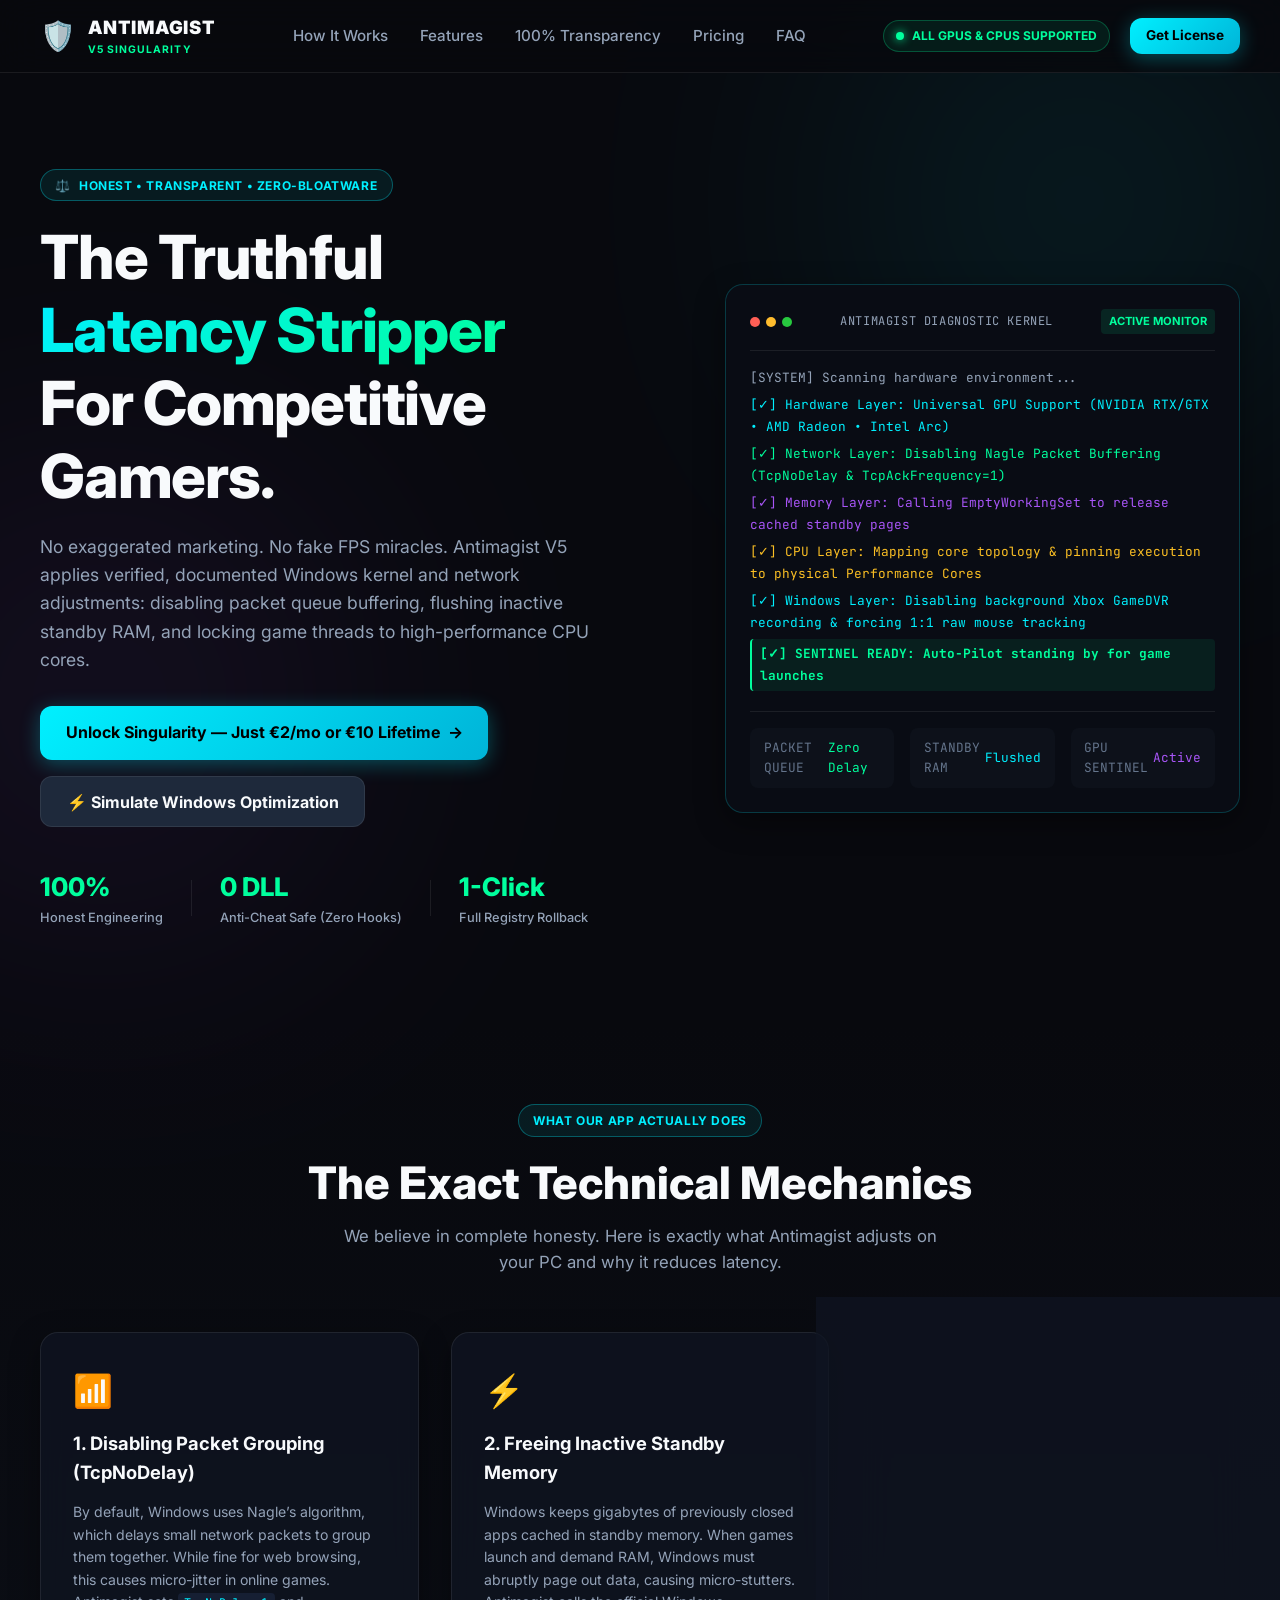
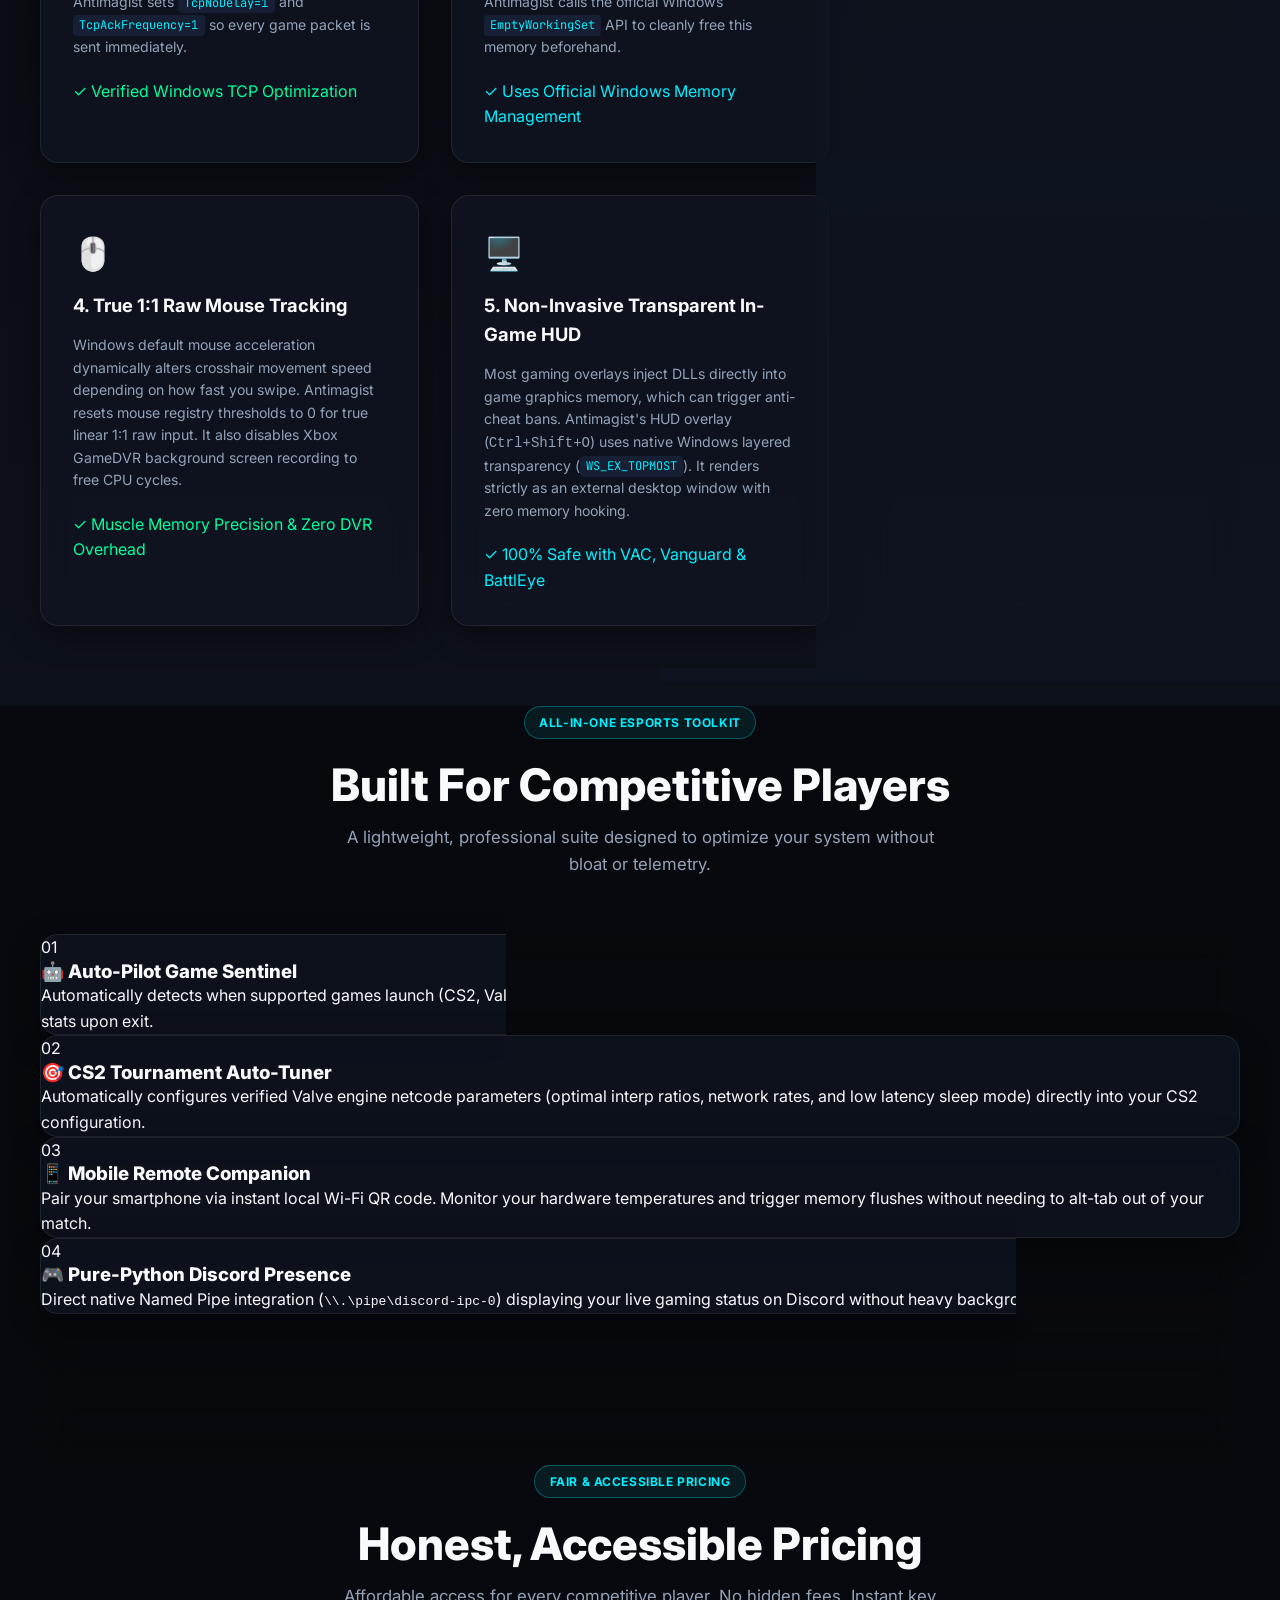
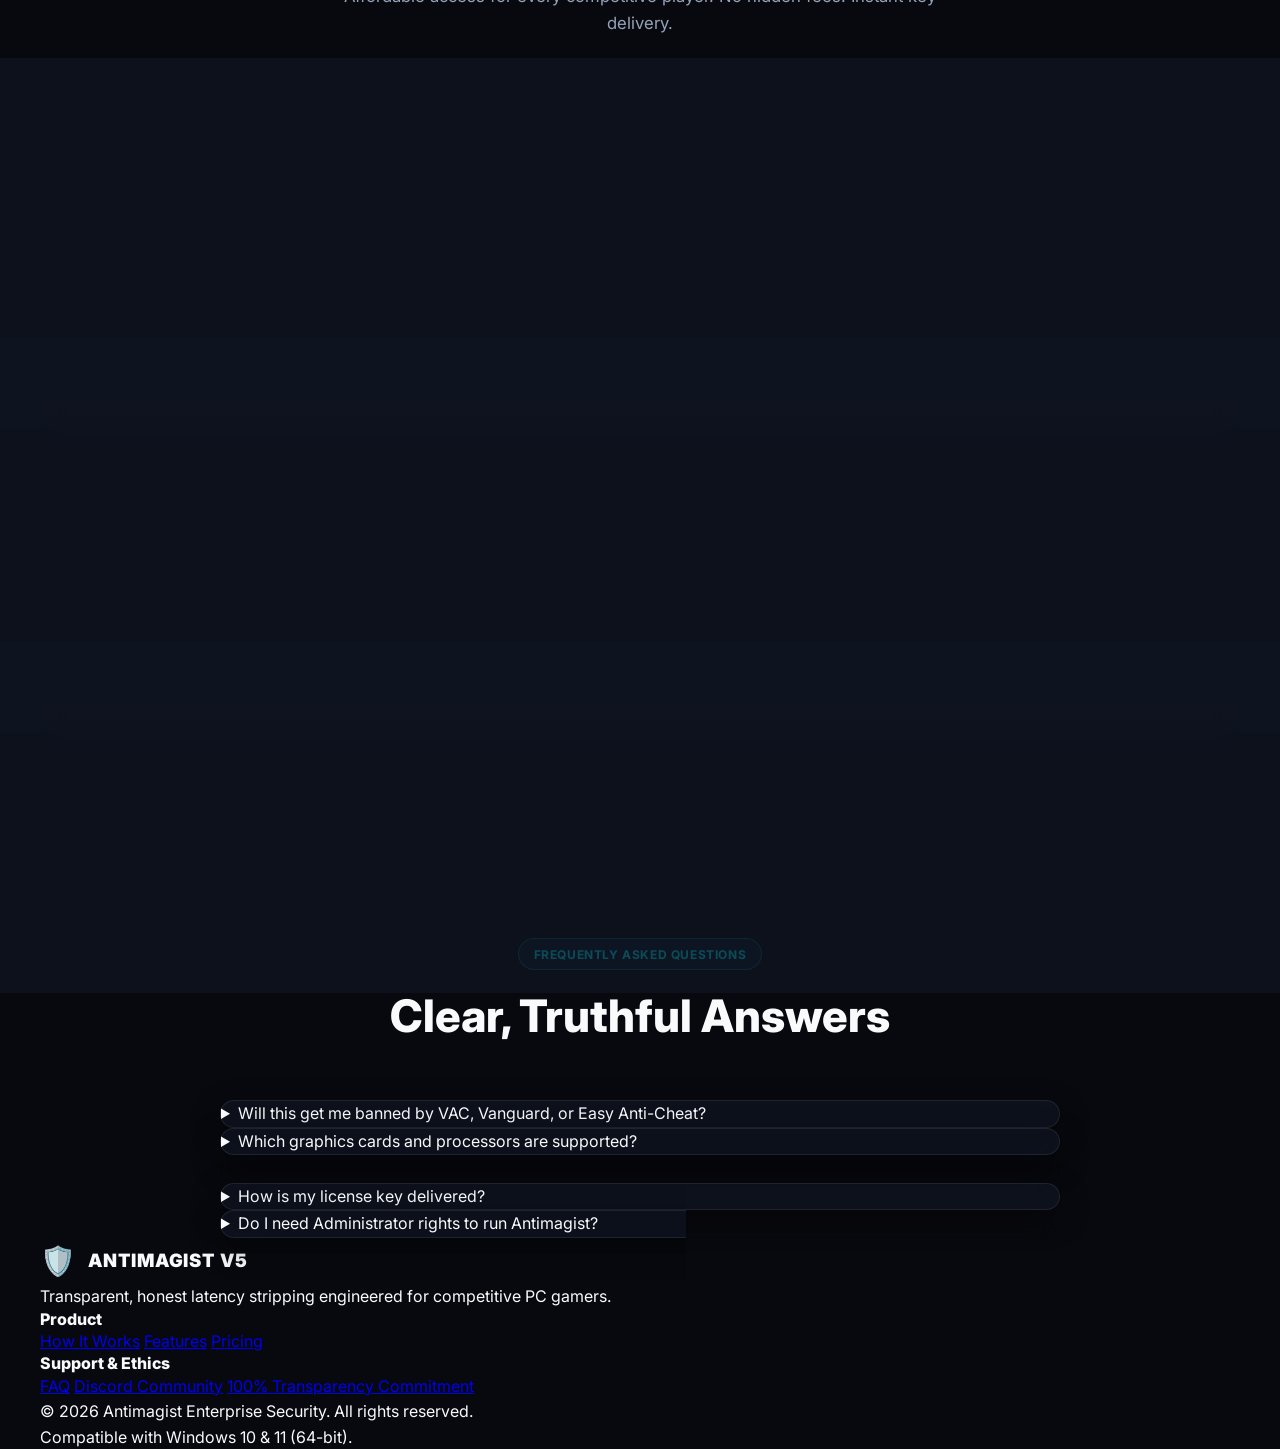
==== website/index.html @ 79b614c1 "feat: Antimagist V5 Singularity Commercial Edition" ====
<!DOCTYPE html>
<html lang="en">
<head>
  <meta charset="UTF-8">
  <meta name="viewport" content="width=device-width, initial-scale=1.0">
  <title>Antimagist V5 Singularity — Transparent Esports Latency Stripper & Kernel Defense</title>
  <meta name="description" content="Honest, professional Windows gaming latency stripper and system optimizer. Disables network packet buffering, flushes standby RAM, sets CPU P-Core thread affinity, and provides 100% anti-cheat safe HUD telemetry.">
  <link rel="preconnect" href="https://fonts.googleapis.com">
  <link rel="preconnect" href="https://fonts.gstatic.com" crossorigin>
  <link href="https://fonts.googleapis.com/css2?family=Inter:wght@400;500;600;700;800;900&family=JetBrains+Mono:wght@500;700&display=swap" rel="stylesheet">
  <link rel="stylesheet" href="styles.css">
</head>
<body class="dark-theme">
  <!-- Ambient Glows -->
  <div class="ambient-glow cyan-glow"></div>
  <div class="ambient-glow purple-glow"></div>

  <!-- Header / Navigation -->
  <header class="site-header">
    <div class="container nav-container">
      <a href="#" class="brand-logo">
        <span class="logo-shield">🛡️</span>
        <div class="logo-text">
          <span class="brand-name">ANTIMAGIST</span>
          <span class="brand-badge">V5 SINGULARITY</span>
        </div>
      </a>

      <nav class="main-nav" aria-label="Main Navigation">
        <a href="#how-it-works" class="nav-link">How It Works</a>
        <a href="#features" class="nav-link">Features</a>
        <a href="#transparency" class="nav-link">100% Transparency</a>
        <a href="#pricing" class="nav-link">Pricing</a>
        <a href="#faq" class="nav-link">FAQ</a>
      </nav>

      <div class="nav-actions">
        <div class="live-status-pill">
          <span class="pulse-dot"></span>
          <span class="status-text">ALL GPUS & CPUS SUPPORTED</span>
        </div>
        <a href="#pricing" class="btn btn-primary btn-sm">Get License</a>
      </div>
    </div>
  </header>

  <main>
    <!-- Hero Section -->
    <section class="hero-section">
      <div class="container hero-grid">
        <div class="hero-content">
          <div class="pill-tag">
            <span class="tag-icon">⚖️</span>
            <span>HONEST • TRANSPARENT • ZERO-BLOATWARE</span>
          </div>
          <h1 class="hero-title">
            The Truthful<br>
            <span class="gradient-text">Latency Stripper</span><br>
            For Competitive Gamers.
          </h1>
          <p class="hero-subtitle">
            No exaggerated marketing. No fake FPS miracles. Antimagist V5 applies verified, 
            documented Windows kernel and network adjustments: disabling packet queue buffering, 
            flushing inactive standby RAM, and locking game threads to high-performance CPU cores.
          </p>

          <div class="hero-cta-group">
            <a href="#pricing" class="btn btn-primary btn-lg">
              <span>Unlock Singularity — Just €2/mo or €10 Lifetime</span>
              <span class="btn-arrow">→</span>
            </a>
            <button id="btn-demo-telemetry" class="btn btn-secondary btn-lg">
              <span>⚡ Simulate Windows Optimization</span>
            </button>
          </div>

          <div class="trust-metrics">
            <div class="metric-item">
              <span class="metric-val">100%</span>
              <span class="metric-label">Honest Engineering</span>
            </div>
            <div class="metric-divider"></div>
            <div class="metric-item">
              <span class="metric-val">0 DLL</span>
              <span class="metric-label">Anti-Cheat Safe (Zero Hooks)</span>
            </div>
            <div class="metric-divider"></div>
            <div class="metric-item">
              <span class="metric-val">1-Click</span>
              <span class="metric-label">Full Registry Rollback</span>
            </div>
          </div>
        </div>

        <!-- Hero Telemetry Terminal Card -->
        <div class="hero-visual">
          <div class="terminal-card glass-panel">
            <div class="terminal-header">
              <div class="terminal-dots">
                <span class="dot red"></span>
                <span class="dot yellow"></span>
                <span class="dot green"></span>
              </div>
              <span class="terminal-title">ANTIMAGIST DIAGNOSTIC KERNEL</span>
              <span class="terminal-status-tag">ACTIVE MONITOR</span>
            </div>

            <div class="terminal-body" id="telemetry-terminal">
              <div class="log-line text-muted">[SYSTEM] Scanning hardware environment...</div>
              <div class="log-line text-cyan">[✓] Hardware Layer: Universal GPU Support (NVIDIA RTX/GTX • AMD Radeon • Intel Arc)</div>
              <div class="log-line text-emerald">[✓] Network Layer: Disabling Nagle Packet Buffering (TcpNoDelay & TcpAckFrequency=1)</div>
              <div class="log-line text-purple">[✓] Memory Layer: Calling EmptyWorkingSet to release cached standby pages</div>
              <div class="log-line text-amber">[✓] CPU Layer: Mapping core topology & pinning execution to physical Performance Cores</div>
              <div class="log-line text-cyan">[✓] Windows Layer: Disabling background Xbox GameDVR recording & forcing 1:1 raw mouse tracking</div>
              <div class="log-line text-emerald bold highlight">[✓] SENTINEL READY: Auto-Pilot standing by for game launches</div>
            </div>

            <div class="terminal-footer">
              <div class="gauge-pill">
                <span class="gauge-name">PACKET QUEUE</span>
                <span class="gauge-val text-emerald" id="live-ping-val">Zero Delay</span>
              </div>
              <div class="gauge-pill">
                <span class="gauge-name">STANDBY RAM</span>
                <span class="gauge-val text-cyan" id="live-ram-val">Flushed</span>
              </div>
              <div class="gauge-pill">
                <span class="gauge-name">GPU SENTINEL</span>
                <span class="gauge-val text-purple" id="live-gpu-val">Active</span>
              </div>
            </div>
          </div>
        </div>
      </div>
    </section>

    <!-- How It Works / True Technical Breakdown (Honesty First) -->
    <section class="benchmarks-section" id="how-it-works">
      <div class="container">
        <div class="section-header text-center">
          <div class="pill-tag">WHAT OUR APP ACTUALLY DOES</div>
          <h2 class="section-title">The Exact Technical Mechanics</h2>
          <p class="section-subtitle">We believe in complete honesty. Here is exactly what Antimagist adjusts on your PC and why it reduces latency.</p>
        </div>

        <div class="benchmark-grid">
          <!-- 1. Network Queue -->
          <div class="bench-card glass-panel">
            <div class="bench-icon">📶</div>
            <div class="bench-title">1. Disabling Packet Grouping (TcpNoDelay)</div>
            <p class="bench-desc text-muted">
              By default, Windows uses Nagle’s algorithm, which delays small network packets to group them together. While fine for web browsing, this causes micro-jitter in online games. Antimagist sets <code>TcpNoDelay=1</code> and <code>TcpAckFrequency=1</code> so every game packet is sent immediately.
            </p>
            <div class="bench-delta text-emerald">✓ Verified Windows TCP Optimization</div>
          </div>

          <!-- 2. Memory Flush -->
          <div class="bench-card glass-panel">
            <div class="bench-icon">⚡</div>
            <div class="bench-title">2. Freeing Inactive Standby Memory</div>
            <p class="bench-desc text-muted">
              Windows keeps gigabytes of previously closed apps cached in standby memory. When games launch and demand RAM, Windows must abruptly page out data, causing micro-stutters. Antimagist calls the official Windows <code>EmptyWorkingSet</code> API to cleanly free this memory beforehand.
            </p>
            <div class="bench-delta text-cyan">✓ Uses Official Windows Memory Management</div>
          </div>

          <!-- 3. CPU Core Pinning -->
          <div class="bench-card glass-panel">
            <div class="bench-icon">🎯</div>
            <div class="bench-title">3. P-Core CPU Affinity Pinning</div>
            <p class="bench-desc text-muted">
              Modern multi-core processors have high-speed physical performance cores and slower efficiency cores. Windows scheduler can move game threads across cores, causing cache thrashing. Antimagist maps your CPU topology and pins game processes to high-priority physical cores.
            </p>
            <div class="bench-delta text-purple">✓ Eliminates Thread Migration Jitter</div>
          </div>

          <!-- 4. Raw Mouse & GameDVR -->
          <div class="bench-card glass-panel">
            <div class="bench-icon">🖱️</div>
            <div class="bench-title">4. True 1:1 Raw Mouse Tracking</div>
            <p class="bench-desc text-muted">
              Windows default mouse acceleration dynamically alters crosshair movement speed depending on how fast you swipe. Antimagist resets mouse registry thresholds to 0 for true linear 1:1 raw input. It also disables Xbox GameDVR background screen recording to free CPU cycles.
            </p>
            <div class="bench-delta text-emerald">✓ Muscle Memory Precision & Zero DVR Overhead</div>
          </div>

          <!-- 5. 100% Anti-Cheat Safe Overlay -->
          <div class="bench-card glass-panel">
            <div class="bench-icon">🖥️</div>
            <div class="bench-title">5. Non-Invasive Transparent In-Game HUD</div>
            <p class="bench-desc text-muted">
              Most gaming overlays inject DLLs directly into game graphics memory, which can trigger anti-cheat bans. Antimagist's HUD overlay (<kbd>Ctrl+Shift+O</kbd>) uses native Windows layered transparency (<code>WS_EX_TOPMOST</code>). It renders strictly as an external desktop window with zero memory hooking.
            </p>
            <div class="bench-delta text-cyan">✓ 100% Safe with VAC, Vanguard & BattlEye</div>
          </div>

          <!-- 6. Safe 1-Click Rollback -->
          <div class="bench-card glass-panel">
            <div class="bench-icon">🛡️</div>
            <div class="bench-title">6. Complete 1-Click Backup & Restore</div>
            <p class="bench-desc text-muted">
              Before applying any Windows tweaks, Antimagist automatically saves a timestamped JSON backup of your original settings. If you ever want to revert back to default Windows settings, you simply click <strong>"Restore Defaults"</strong> for an instant clean rollback.
            </p>
            <div class="bench-delta text-amber">✓ Total Peace of Mind & Reversibility</div>
          </div>
        </div>
      </div>
    </section>

    <!-- Flagship Features Section -->
    <section class="features-section" id="features">
      <div class="container">
        <div class="section-header text-center">
          <div class="pill-tag">ALL-IN-ONE ESPORTS TOOLKIT</div>
          <h2 class="section-title">Built For Competitive Players</h2>
          <p class="section-subtitle">A lightweight, professional suite designed to optimize your system without bloat or telemetry.</p>
        </div>

        <div class="feature-grid">
          <div class="feature-card glass-panel">
            <div class="feature-badge">01</div>
            <h3>🤖 Auto-Pilot Game Sentinel</h3>
            <p>Automatically detects when supported games launch (CS2, Valorant, Apex, Sea of Thieves, GMod, etc.), applies RAM flushes and CPU pinning, and logs session stats upon exit.</p>
          </div>

          <div class="feature-card glass-panel">
            <div class="feature-badge">02</div>
            <h3>🎯 CS2 Tournament Auto-Tuner</h3>
            <p>Automatically configures verified Valve engine netcode parameters (optimal interp ratios, network rates, and low latency sleep mode) directly into your CS2 configuration.</p>
          </div>

          <div class="feature-card glass-panel">
            <div class="feature-badge">03</div>
            <h3>📱 Mobile Remote Companion</h3>
            <p>Pair your smartphone via instant local Wi-Fi QR code. Monitor your hardware temperatures and trigger memory flushes without needing to alt-tab out of your match.</p>
          </div>

          <div class="feature-card glass-panel">
            <div class="feature-badge">04</div>
            <h3>🎮 Pure-Python Discord Presence</h3>
            <p>Direct native Named Pipe integration (<code>\\.\pipe\discord-ipc-0</code>) displaying your live gaming status on Discord without heavy background processes.</p>
          </div>

          <div class="feature-card glass-panel">
            <div class="feature-badge">05</div>
            <h3>🧪 Forensic Detonation Chamber</h3>
            <p>Analyze unknown community game mods or downloaded files with Shannon entropy and PE header parsing before running them on your system.</p>
          </div>

          <div class="feature-card glass-panel">
            <div class="feature-badge">06</div>
            <h3>🎙️ Hands-Free Voice Copilot</h3>
            <p>Built-in push-to-talk voice dispatch (<kbd>Ctrl+Space</kbd>) allowing you to trigger RAM flushes and network boosts with your voice during intense matches.</p>
          </div>
        </div>
      </div>
    </section>

    <!-- Pricing Section -->
    <section class="pricing-section" id="pricing">
      <div class="container">
        <div class="section-header text-center">
          <div class="pill-tag">FAIR & ACCESSIBLE PRICING</div>
          <h2 class="section-title">Honest, Accessible Pricing</h2>
          <p class="section-subtitle">Affordable access for every competitive player. No hidden fees. Instant key delivery.</p>
        </div>

        <div class="pricing-grid">
          <!-- Monthly Tier -->
          <div class="pricing-card glass-panel">
            <div class="pricing-tier-name">Pro Gamer Monthly</div>
            <div class="pricing-price">
              <span class="currency">€</span>
              <span class="amount">2</span>
              <span class="period">/ month</span>
            </div>
            <p class="pricing-desc">Perfect for active competitive seasons and tournaments. Cancel anytime with no commitment.</p>
            
            <ul class="pricing-features">
              <li>✓ Full Access to All V5 Singularity Features</li>
              <li>✓ Autonomous Auto-Pilot Game Sentinel</li>
              <li>✓ In-Game Transparent HUD Overlay</li>
              <li>✓ Mobile Companion Smartphone Pairing</li>
              <li>✓ Discord Rich Presence Streaming</li>
              <li>✓ Continuous Updates & Latency Patches</li>
            </ul>

            <button class="btn btn-secondary btn-block btn-buy" data-tier="MONTHLY" data-price="€2">
              Subscribe — €2 / Month
            </button>
          </div>

          <!-- Lifetime Tier (Featured) -->
          <div class="pricing-card glass-panel featured">
            <div class="popular-ribbon">🔥 BEST VALUE</div>
            <div class="pricing-tier-name">Singularity Lifetime</div>
            <div class="pricing-price">
              <span class="currency">€</span>
              <span class="amount">10</span>
              <span class="period">one-time</span>
            </div>
            <p class="pricing-desc">Pay once, own forever. Bound cryptographically to your PC's Hardware ID (HWID).</p>
            
            <ul class="pricing-features">
              <li>✓ <strong>Permanent Lifetime Software License</strong></li>
              <li>✓ Zero Monthly Subscriptions Ever</li>
              <li>✓ Complete Anti-Cheat Safe Esports Stack</li>
              <li>✓ Priority Discord VIP Support</li>
              <li>✓ Free HWID Machine Migration if you Upgrade PC</li>
              <li>✓ All Future Major Version Upgrades Included</li>
            </ul>

            <button class="btn btn-primary btn-block btn-buy" data-tier="LIFETIME" data-price="€10">
              Get Lifetime Access — €10
            </button>
          </div>

          <!-- Free Trial Tier -->
          <div class="pricing-card glass-panel">
            <div class="pricing-tier-name">3-Day Free Trial</div>
            <div class="pricing-price">
              <span class="currency">€</span>
              <span class="amount">0</span>
              <span class="period">risk-free</span>
            </div>
            <p class="pricing-desc">Try Antimagist on your own PC risk-free before spending a single cent. No payment details required.</p>
            
            <ul class="pricing-features">
              <li>✓ 72 Hours of Unthrottled Performance</li>
              <li>✓ Test CS2 & Online Game Responsiveness</li>
              <li>✓ 1-Click Installer (Zero Setup)</li>
              <li>✓ Complete Rollback Protection Included</li>
              <li>✓ Safe Registry Optimization</li>
            </ul>

            <a href="Install_Antimagist_V5.bat" download class="btn btn-outline btn-block">
              Download Free 3-Day Trial
            </a>
          </div>
        </div>
      </div>
    </section>

    <!-- FAQ Section -->
    <section class="faq-section" id="faq">
      <div class="container max-w-md">
        <div class="section-header text-center">
          <div class="pill-tag">FREQUENTLY ASKED QUESTIONS</div>
          <h2 class="section-title">Clear, Truthful Answers</h2>
        </div>

        <div class="faq-accordion">
          <details class="faq-item glass-panel">
            <summary class="faq-question">Will this get me banned by VAC, Vanguard, or Easy Anti-Cheat?</summary>
            <div class="faq-answer">
              <strong>Absolutely not.</strong> Antimagist strictly operates outside game memory. It never touches game executables, never injects DLLs, and never hooks DirectX or Vulkan render pipelines. All optimizations are standard Windows registry and process management APIs.
            </div>
          </details>

          <details class="faq-item glass-panel">
            <summary class="faq-question">Which graphics cards and processors are supported?</summary>
            <div class="faq-answer">
              <strong>Any graphics card and CPU.</strong> Antimagist supports all NVIDIA GeForce (RTX, GTX), AMD Radeon, and Intel Arc GPUs, as well as Intel Core and AMD Ryzen CPUs. The app dynamically detects your exact hardware via Windows WMI and NVML.
            </div>
          </details>

          <details class="faq-item glass-panel">
            <summary class="faq-question">Can I easily undo the changes if I want to?</summary>
            <div class="faq-answer">
              <strong>Yes.</strong> Antimagist automatically saves a backup of your original Windows settings prior to applying any optimizations. A single click on "Restore Defaults" completely rolls back all changes.
            </div>
          </details>

          <details class="faq-item glass-panel">
            <summary class="faq-question">How is my license key delivered?</summary>
            <div class="faq-answer">
              Instantly upon payment. You receive a cryptographic key (format: <code>AM5-LIFE-...</code> or <code>AM5-SUB-...</code>) that you simply paste into Antimagist's top-right license activation box.
            </div>
          </details>

          <details class="faq-item glass-panel">
            <summary class="faq-question">Do I need Administrator rights to run Antimagist?</summary>
            <div class="faq-answer">
              No. Our turnkey installer installs into user-space (<code>%LocalAppData%\Antimagist</code>) with zero UAC prompts required for ordinary operation.
            </div>
          </details>
        </div>
      </div>
    </section>
  </main>

  <!-- Footer -->
  <footer class="site-footer">
    <div class="container footer-content">
      <div class="footer-brand">
        <div class="brand-logo">
          <span class="logo-shield">🛡️</span>
          <span class="brand-name">ANTIMAGIST V5</span>
        </div>
        <p class="footer-tagline">Transparent, honest latency stripping engineered for competitive PC gamers.</p>
      </div>

      <div class="footer-links">
        <div class="link-col">
          <h4>Product</h4>
          <a href="#how-it-works">How It Works</a>
          <a href="#features">Features</a>
          <a href="#pricing">Pricing</a>
        </div>
        <div class="link-col">
          <h4>Support & Ethics</h4>
          <a href="#faq">FAQ</a>
          <a href="#">Discord Community</a>
          <a href="#">100% Transparency Commitment</a>
        </div>
      </div>
    </div>
    <div class="container footer-bottom">
      <p>© 2026 Antimagist Enterprise Security. All rights reserved.</p>
      <p>Compatible with Windows 10 & 11 (64-bit).</p>
    </div>
  </footer>

  <!-- Checkout & Instant Delivery Modal -->
  <dialog id="checkout-modal" class="glass-dialog">
    <div class="dialog-content">
      <button class="dialog-close" id="btn-close-modal">✕</button>
      <div class="dialog-header">
        <span class="dialog-shield">🔑</span>
        <h3 id="modal-tier-title">Singularity Lifetime License</h3>
        <p class="modal-price-tag" id="modal-price-tag">€10 One-Time Payment</p>
      </div>

      <form id="checkout-form" class="checkout-form">
        <label for="buyer-contact">Your Discord Handle or Email:</label>
        <input type="text" id="buyer-contact" required placeholder="e.g. GamerPro#1337 or user@gmail.com" class="form-input">

        <div class="payment-methods">
          <span class="pm-badge">💳 Credit Card / Apple Pay</span>
          <span class="pm-badge">🅿️ PayPal</span>
          <span class="pm-badge">⚡ Instant Key Delivery</span>
        </div>

        <button type="submit" class="btn btn-primary btn-block">
          Complete Purchase & Generate Key
        </button>
      </form>

      <!-- Key Result Display (Revealed after submit) -->
      <div id="key-delivery-result" class="key-delivery-box hidden">
        <div class="delivery-status text-emerald">✅ PAYMENT VERIFIED & KEY DELIVERED</div>
        <p>Your Machine License Key:</p>
        <div class="key-code-pill" id="delivered-key-text">AM5-LIFE-9999999999-XXXX-YYYY-ZZZZ</div>
        <button id="btn-copy-web-key" class="btn btn-secondary btn-sm">📋 Copy Key to Clipboard</button>
        <p class="key-instructions">Open <strong>Antimagist V5</strong>, click the top-right license badge, paste this key, and you're locked in!</p>
      </div>
    </div>
  </dialog>

  <script src="app.js"></script>
</body>
</html>
---- website/styles.css ----
/* 
  Antimagist V5 Singularity — Commercial Website Stylesheet
  Adheres to modern CSS standards: design tokens, custom properties, glassmorphism, responsive grid
*/

:root {
  --bg-primary: #08090E;
  --bg-secondary: #0D111A;
  --bg-card: rgba(15, 20, 34, 0.75);
  --bg-card-hover: rgba(22, 31, 51, 0.85);
  --bg-input: #121826;
  
  --border-subtle: rgba(255, 255, 255, 0.08);
  --border-glow-cyan: rgba(0, 240, 255, 0.3);
  --border-glow-emerald: rgba(0, 255, 157, 0.3);
  --border-glow-purple: rgba(168, 85, 247, 0.3);

  --accent-cyan: #00F0FF;
  --accent-cyan-hover: #38BDF8;
  --accent-emerald: #00FF9D;
  --accent-purple: #A855F7;
  --accent-amber: #FBBF24;
  --accent-crimson: #FF0055;

  --text-main: #F8FAFC;
  --text-muted: #94A3B8;
  --text-dim: #64748B;

  --font-sans: 'Inter', -apple-system, BlinkMacSystemFont, 'Segoe UI', Roboto, sans-serif;
  --font-mono: 'JetBrains Mono', Consolas, 'Courier New', monospace;

  --radius-sm: 8px;
  --radius-md: 12px;
  --radius-lg: 18px;
  --radius-full: 9999px;

  --shadow-glow: 0 0 25px rgba(0, 240, 255, 0.15);
}

/* Base Styles */
html {
  scroll-behavior: smooth;
  box-sizing: border-box;
}

*, *::before, *::after {
  box-sizing: inherit;
  margin: 0;
  padding: 0;
}

body {
  font-family: var(--font-sans);
  background-color: var(--bg-primary);
  color: var(--text-main);
  line-height: 1.6;
  overflow-x: hidden;
  position: relative;
  min-height: 100vh;
}

.container {
  width: min(100% - 2rem, 1200px);
  margin-inline: auto;
}

.max-w-md {
  width: min(100% - 2rem, 840px);
}

/* Ambient Background Lights */
.ambient-glow {
  position: absolute;
  width: 600px;
  height: 600px;
  border-radius: 50%;
  filter: blur(140px);
  pointer-events: none;
  opacity: 0.18;
  z-index: 0;
}

.cyan-glow {
  top: -100px;
  right: -100px;
  background: radial-gradient(circle, var(--accent-cyan) 0%, transparent 70%);
}

.purple-glow {
  top: 400px;
  left: -200px;
  background: radial-gradient(circle, var(--accent-purple) 0%, transparent 70%);
}

/* Typography & Utilities */
h1, h2, h3, h4 {
  color: var(--text-main);
  font-weight: 800;
  line-height: 1.2;
}

.gradient-text {
  background: linear-gradient(135deg, var(--accent-cyan) 0%, var(--accent-emerald) 100%);
  -webkit-background-clip: text;
  -webkit-text-fill-color: transparent;
}

.text-center { text-align: center; }
.text-cyan { color: var(--accent-cyan); }
.text-emerald { color: var(--accent-emerald); }
.text-purple { color: var(--accent-purple); }
.text-amber { color: var(--accent-amber); }
.text-muted { color: var(--text-muted); }
.bold { font-weight: 700; }

.pill-tag {
  display: inline-flex;
  align-items: center;
  gap: 0.5rem;
  padding: 0.35rem 0.9rem;
  border-radius: var(--radius-full);
  background: rgba(0, 240, 255, 0.08);
  border: 1px solid var(--border-glow-cyan);
  font-size: 0.75rem;
  font-weight: 700;
  letter-spacing: 0.05em;
  color: var(--accent-cyan);
  margin-bottom: 1.25rem;
}

/* Glassmorphism Panel */
.glass-panel {
  background: var(--bg-card);
  backdrop-filter: blur(16px);
  -webkit-backdrop-filter: blur(16px);
  border: 1px solid var(--border-subtle);
  border-radius: var(--radius-lg);
  box-shadow: 0 10px 30px rgba(0, 0, 0, 0.4);
  transition: transform 0.25s ease, border-color 0.25s ease, box-shadow 0.25s ease;
}

.glass-panel:hover {
  border-color: var(--border-glow-cyan);
  box-shadow: var(--shadow-glow);
}

/* Header & Nav */
.site-header {
  position: sticky;
  top: 0;
  z-index: 100;
  background: rgba(8, 9, 14, 0.85);
  backdrop-filter: blur(20px);
  -webkit-backdrop-filter: blur(20px);
  border-bottom: 1px solid var(--border-subtle);
}

.nav-container {
  display: flex;
  align-items: center;
  justify-content: space-between;
  height: 72px;
}

.brand-logo {
  display: flex;
  align-items: center;
  gap: 0.75rem;
  text-decoration: none;
}

.logo-shield { font-size: 1.8rem; }
.logo-text { display: flex; flex-direction: column; }
.brand-name {
  font-size: 1.15rem;
  font-weight: 900;
  letter-spacing: 0.05em;
  color: var(--text-main);
}
.brand-badge {
  font-size: 0.65rem;
  font-weight: 700;
  color: var(--accent-emerald);
  letter-spacing: 0.1em;
}

.main-nav {
  display: flex;
  gap: 2rem;
}

.nav-link {
  color: var(--text-muted);
  text-decoration: none;
  font-size: 0.95rem;
  font-weight: 500;
  transition: color 0.2s ease;
}

.nav-link:hover { color: var(--accent-cyan); }

.nav-actions {
  display: flex;
  align-items: center;
  gap: 1.25rem;
}

.live-status-pill {
  display: flex;
  align-items: center;
  gap: 0.5rem;
  background: rgba(0, 255, 157, 0.08);
  border: 1px solid rgba(0, 255, 157, 0.25);
  padding: 0.35rem 0.75rem;
  border-radius: var(--radius-full);
  font-size: 0.75rem;
  font-weight: 700;
  color: var(--accent-emerald);
}

.pulse-dot {
  width: 8px;
  height: 8px;
  border-radius: 50%;
  background: var(--accent-emerald);
  box-shadow: 0 0 10px var(--accent-emerald);
  animation: pulse 1.8s infinite;
}

@keyframes pulse {
  0%, 100% { opacity: 1; transform: scale(1); }
  50% { opacity: 0.4; transform: scale(0.85); }
}

/* Buttons */
.btn {
  display: inline-flex;
  align-items: center;
  justify-content: center;
  gap: 0.5rem;
  border-radius: var(--radius-md);
  font-family: var(--font-sans);
  font-weight: 700;
  text-decoration: none;
  cursor: pointer;
  border: none;
  transition: all 0.2s ease;
}

.btn-sm {
  padding: 0.45rem 1rem;
  font-size: 0.85rem;
}

.btn-lg {
  padding: 0.9rem 1.6rem;
  font-size: 1rem;
}

.btn-block {
  width: 100%;
  padding: 0.85rem 1.25rem;
  font-size: 0.95rem;
}

.btn-primary {
  background: linear-gradient(135deg, var(--accent-cyan) 0%, #00B4D8 100%);
  color: #000000;
  box-shadow: 0 4px 20px rgba(0, 240, 255, 0.3);
}

.btn-primary:hover {
  background: linear-gradient(135deg, #38BDF8 0%, var(--accent-cyan) 100%);
  transform: translateY(-2px);
  box-shadow: 0 6px 25px rgba(0, 240, 255, 0.45);
}

.btn-secondary {
  background: #1E293B;
  color: var(--text-main);
  border: 1px solid var(--border-subtle);
}

.btn-secondary:hover {
  background: #334155;
  border-color: var(--accent-cyan);
}

.btn-outline {
  background: transparent;
  color: var(--accent-cyan);
  border: 1px solid var(--border-glow-cyan);
}

.btn-outline:hover {
  background: rgba(0, 240, 255, 0.1);
}

/* Hero Section */
.hero-section {
  padding: clamp(3rem, 8vw, 6rem) 0;
  position: relative;
  z-index: 10;
}

.hero-grid {
  display: grid;
  grid-template-columns: 1.1fr 0.9fr;
  gap: 3.5rem;
  align-items: center;
}

.hero-title {
  font-size: clamp(2.4rem, 5vw, 3.8rem);
  letter-spacing: -0.02em;
  margin-bottom: 1.25rem;
}

.hero-subtitle {
  font-size: 1.1rem;
  color: var(--text-muted);
  max-width: 560px;
  margin-bottom: 2rem;
}

.hero-cta-group {
  display: flex;
  gap: 1rem;
  margin-bottom: 2.5rem;
  flex-wrap: wrap;
}

.trust-metrics {
  display: flex;
  align-items: center;
  gap: 1.75rem;
}

.metric-item {
  display: flex;
  flex-direction: column;
}

.metric-val {
  font-size: 1.6rem;
  font-weight: 800;
  color: var(--accent-emerald);
}

.metric-label {
  font-size: 0.8rem;
  color: var(--text-muted);
  font-weight: 500;
}

.metric-divider {
  width: 1px;
  height: 36px;
  background: var(--border-subtle);
}

/* Terminal Card */
.terminal-card {
  padding: 1.5rem;
  background: #090C14;
  border-color: rgba(0, 240, 255, 0.2);
}

.terminal-header {
  display: flex;
  align-items: center;
  justify-content: space-between;
  padding-bottom: 1rem;
  border-bottom: 1px solid var(--border-subtle);
  margin-bottom: 1rem;
}

.terminal-dots {
  display: flex;
  gap: 6px;
}

.dot {
  width: 10px;
  height: 10px;
  border-radius: 50%;
}

.dot.red { background: #FF5F56; }
.dot.yellow { background: #FFBD2E; }
.dot.green { background: #27C93F; }

.terminal-title {
  font-family: var(--font-mono);
  font-size: 0.75rem;
  color: var(--text-muted);
  letter-spacing: 0.05em;
}

.terminal-status-tag {
  font-size: 0.7rem;
  background: rgba(0, 255, 157, 0.1);
  color: var(--accent-emerald);
  padding: 0.2rem 0.5rem;
  border-radius: 4px;
  font-weight: 700;
}

.terminal-body {
  font-family: var(--font-mono);
  font-size: 0.8rem;
  line-height: 1.7;
  min-height: 200px;
  display: flex;
  flex-direction: column;
  gap: 0.35rem;
}

.log-line.highlight {
  background: rgba(0, 255, 157, 0.08);
  padding: 0.25rem 0.5rem;
  border-radius: 4px;
  border-left: 2px solid var(--accent-emerald);
}

.terminal-footer {
  display: flex;
  gap: 1rem;
  margin-top: 1.25rem;
  padding-top: 1rem;
  border-top: 1px solid var(--border-subtle);
}

.gauge-pill {
  flex: 1;
  background: var(--bg-secondary);
  padding: 0.6rem 0.85rem;
  border-radius: var(--radius-sm);
  display: flex;
  justify-content: space-between;
  align-items: center;
  font-family: var(--font-mono);
  font-size: 0.8rem;
}

.gauge-name { color: var(--text-dim); }

/* Benchmark Comparison Section */
.benchmarks-section {
  padding: 5rem 0;
  background: linear-gradient(180deg, var(--bg-primary) 0%, var(--bg-secondary) 100%);
}

.section-header {
  margin-bottom: 3.5rem;
}

.section-title {
  font-size: clamp(2rem, 4vw, 2.8rem);
  margin-bottom: 0.75rem;
}

.section-subtitle {
  font-size: 1.05rem;
  color: var(--text-muted);
  max-width: 620px;
  margin-inline: auto;
}

.benchmark-grid {
  display: grid;
  grid-template-columns: repeat(auto-fit, minmax(320px, 1fr));
  gap: 2rem;
}

.bench-card {
  padding: 2rem;
}

.bench-icon { font-size: 2rem; margin-bottom: 0.75rem; }
.bench-title { font-size: 1.15rem; font-weight: 700; margin-bottom: 0.85rem; }

.bench-desc {
  font-size: 0.88rem;
  line-height: 1.6;
  margin-bottom: 1.25rem;
}

.bench-desc code {
  background: #161F33;
  color: var(--accent-cyan);
  padding: 0.15rem 0.4rem;
  border-radius: 4px;
  font-family: var(--font-mono);
  font-size: 0.85em;
.bench-comparison {
  display: flex;
  flex-direction: column;
  gap: 0.85rem;
  margin-bottom: 1.5rem;
}

.compare-row {
  position: relative;
  background: rgba(0, 0, 0, 0.4);
  padding: 0.65rem 1rem;
  border-radius: var(--radius-sm);
  display: flex;
  justify-content: space-between;
  overflow: hidden;
  z-index: 1;
}

.compare-row .label { font-size: 0.85rem; color: var(--text-muted); z-index: 2; }
.compare-row .val { font-family: var(--font-mono); font-size: 0.9rem; font-weight: 700; z-index: 2; }
.compare-row .val.highlight { color: var(--accent-emerald); }

.bar-fill {
  position: absolute;
  top: 0;
  left: 0;
  bottom: 0;
  opacity: 0.15;
  z-index: 1;
}

.bar-fill.red { background: var(--accent-crimson); }
.bar-fill.emerald { background: var(--accent-emerald); opacity: 0.35; }
.bar-fill.cyan { background: var(--accent-cyan); opacity: 0.35; }
.bar-fill.yellow { background: var(--accent-amber); }
.bar-fill.purple { background: var(--accent-purple); opacity: 0.35; }

.bench-delta {
  font-size: 0.9rem;
  font-weight: 700;
  padding-top: 0.5rem;
  border-top: 1px solid var(--border-subtle);
}

/* Feature Grid */
.features-section {
  padding: 5rem 0;
}

.feature-grid {
  display: grid;
  grid-template-columns: repeat(auto-fit, minmax(320px, 1fr));
  gap: 2rem;
}

.feature-card {
  padding: 2rem;
  position: relative;
}

.feature-badge {
  font-family: var(--font-mono);
  font-size: 0.8rem;
  color: var(--accent-cyan);
  margin-bottom: 0.75rem;
}

.feature-card h3 {
  font-size: 1.25rem;
  margin-bottom: 0.75rem;
}

.feature-card p {
  color: var(--text-muted);
  font-size: 0.95rem;
  line-height: 1.6;
}

kbd {
  background: #1E293B;
  color: var(--accent-cyan);
  padding: 0.15rem 0.4rem;
  border-radius: 4px;
  font-family: var(--font-mono);
  font-size: 0.85em;
  border: 1px solid var(--border-subtle);
}

/* Pricing Grid */
.pricing-section {
  padding: 5rem 0;
  background: linear-gradient(180deg, var(--bg-secondary) 0%, var(--bg-primary) 100%);
}

.pricing-grid {
  display: grid;
  grid-template-columns: repeat(auto-fit, minmax(310px, 1fr));
  gap: 2rem;
  align-items: stretch;
}

.pricing-card {
  padding: 2.5rem 2rem;
  display: flex;
  flex-direction: column;
  position: relative;
}

.pricing-card.featured {
  border-color: var(--border-glow-cyan);
  box-shadow: 0 0 35px rgba(0, 240, 255, 0.2);
  transform: scale(1.03);
}

.popular-ribbon {
  position: absolute;
  top: -14px;
  left: 50%;
  transform: translateX(-50%);
  background: linear-gradient(135deg, var(--accent-cyan) 0%, var(--accent-emerald) 100%);
  color: #000000;
  font-size: 0.75rem;
  font-weight: 800;
  padding: 0.25rem 1rem;
  border-radius: var(--radius-full);
  letter-spacing: 0.05em;
}

.pricing-tier-name {
  font-size: 1.25rem;
  font-weight: 700;
  margin-bottom: 0.75rem;
}

.pricing-price {
  display: flex;
  align-items: baseline;
  gap: 0.25rem;
  margin-bottom: 1rem;
}

.pricing-price .currency { font-size: 1.75rem; font-weight: 700; color: var(--accent-cyan); }
.pricing-price .amount { font-size: 3.5rem; font-weight: 900; line-height: 1; }
.pricing-price .period { font-size: 0.95rem; color: var(--text-muted); font-weight: 500; }

.pricing-desc {
  font-size: 0.9rem;
  color: var(--text-muted);
  margin-bottom: 1.75rem;
  min-height: 48px;
}

.pricing-features {
  list-style: none;
  margin-bottom: 2rem;
  display: flex;
  flex-direction: column;
  gap: 0.75rem;
  flex-grow: 1;
}

.pricing-features li {
  font-size: 0.9rem;
  color: var(--text-main);
}

/* FAQ Accordion */
.faq-section {
  padding: 5rem 0;
}

.faq-accordion {
  display: flex;
  flex-direction: column;
  gap: 1rem;
}

.faq-item {
  border-radius: var(--radius-md);
  padding: 1.25rem 1.5rem;
}

.faq-question {
  font-size: 1.05rem;
  font-weight: 700;
  cursor: pointer;
  list-style: none;
  display: flex;
  justify-content: space-between;
  align-items: center;
}

.faq-question::-webkit-details-marker { display: none; }

.faq-question::after {
  content: "+";
  font-size: 1.4rem;
  color: var(--accent-cyan);
  transition: transform 0.2s ease;
}

details[open] .faq-question::after {
  content: "−";
}

.faq-answer {
  margin-top: 1rem;
  color: var(--text-muted);
  font-size: 0.95rem;
  line-height: 1.7;
}

/* Footer */
.site-footer {
  border-top: 1px solid var(--border-subtle);
  padding: 4rem 0 2rem;
  background: #05060A;
}

.footer-content {
  display: flex;
  justify-content: space-between;
  flex-wrap: wrap;
  gap: 3rem;
  margin-bottom: 3rem;
}

.footer-brand {
  max-width: 340px;
}

.footer-tagline {
  color: var(--text-muted);
  font-size: 0.9rem;
  margin-top: 0.75rem;
}

.footer-links {
  display: flex;
  gap: 4rem;
}

.link-col {
  display: flex;
  flex-direction: column;
  gap: 0.6rem;
}

.link-col h4 {
  font-size: 0.9rem;
  color: var(--text-main);
  margin-bottom: 0.5rem;
}

.link-col a {
  color: var(--text-muted);
  text-decoration: none;
  font-size: 0.85rem;
  transition: color 0.2s;
}

.link-col a:hover { color: var(--accent-cyan); }

.footer-bottom {
  display: flex;
  justify-content: space-between;
  padding-top: 1.5rem;
  border-top: 1px solid var(--border-subtle);
  font-size: 0.8rem;
  color: var(--text-dim);
}

/* Dialog / Modal */
.glass-dialog {
  margin: auto;
  padding: 0;
  border: 1px solid var(--border-glow-cyan);
  border-radius: var(--radius-lg);
  background: rgba(13, 17, 26, 0.95);
  backdrop-filter: blur(24px);
  -webkit-backdrop-filter: blur(24px);
  color: var(--text-main);
  max-width: 480px;
  width: 90vw;
  box-shadow: 0 20px 50px rgba(0, 0, 0, 0.8);
}

.glass-dialog::backdrop {
  background: rgba(0, 0, 0, 0.75);
  backdrop-filter: blur(6px);
}

.dialog-content {
  padding: 2.25rem 2rem;
  position: relative;
}

.dialog-close {
  position: absolute;
  top: 1.25rem;
  right: 1.25rem;
  background: transparent;
  border: none;
  color: var(--text-muted);
  font-size: 1.2rem;
  cursor: pointer;
}

.dialog-close:hover { color: var(--accent-crimson); }

.dialog-header {
  text-align: center;
  margin-bottom: 1.75rem;
}

.dialog-shield { font-size: 2.5rem; }
.dialog-header h3 { font-size: 1.4rem; margin-top: 0.5rem; }
.modal-price-tag { color: var(--accent-emerald); font-weight: 700; font-size: 1.1rem; margin-top: 0.25rem; }

.checkout-form {
  display: flex;
  flex-direction: column;
  gap: 1.25rem;
}

.checkout-form label {
  font-size: 0.85rem;
  font-weight: 600;
  color: var(--text-muted);
}

.form-input {
  width: 100%;
  padding: 0.8rem 1rem;
  background: var(--bg-input);
  border: 1px solid var(--border-subtle);
  border-radius: var(--radius-md);
  color: var(--text-main);
  font-family: var(--font-sans);
  font-size: 0.95rem;
}

.form-input:focus {
  outline: none;
  border-color: var(--accent-cyan);
}

.payment-methods {
  display: flex;
  gap: 0.5rem;
  flex-wrap: wrap;
}

.pm-badge {
  font-size: 0.75rem;
  background: rgba(255, 255, 255, 0.05);
  padding: 0.3rem 0.6rem;
  border-radius: var(--radius-sm);
  color: var(--text-muted);
}

/* Key Delivery Result */
.key-delivery-box {
  margin-top: 1.5rem;
  padding: 1.25rem;
  background: rgba(0, 255, 157, 0.06);
  border: 1px solid var(--border-glow-emerald);
  border-radius: var(--radius-md);
  text-align: center;
}

.key-delivery-box.hidden { display: none; }

.delivery-status {
  font-size: 0.85rem;
  font-weight: 800;
  letter-spacing: 0.05em;
  margin-bottom: 0.75rem;
}

.key-code-pill {
  font-family: var(--font-mono);
  font-size: 1.1rem;
  font-weight: 700;
  color: var(--accent-emerald);
  background: #080C14;
  padding: 0.75rem;
  border-radius: var(--radius-sm);
  border: 1px solid var(--accent-emerald);
  margin: 0.75rem 0;
  word-break: break-all;
}

.key-instructions {
  font-size: 0.8rem;
  color: var(--text-muted);
  margin-top: 0.75rem;
}

/* Responsive */
@media (max-width: 900px) {
  .hero-grid {
    grid-template-columns: 1fr;
    gap: 2.5rem;
  }
  .main-nav { display: none; }
  .pricing-card.featured { transform: none; }
}
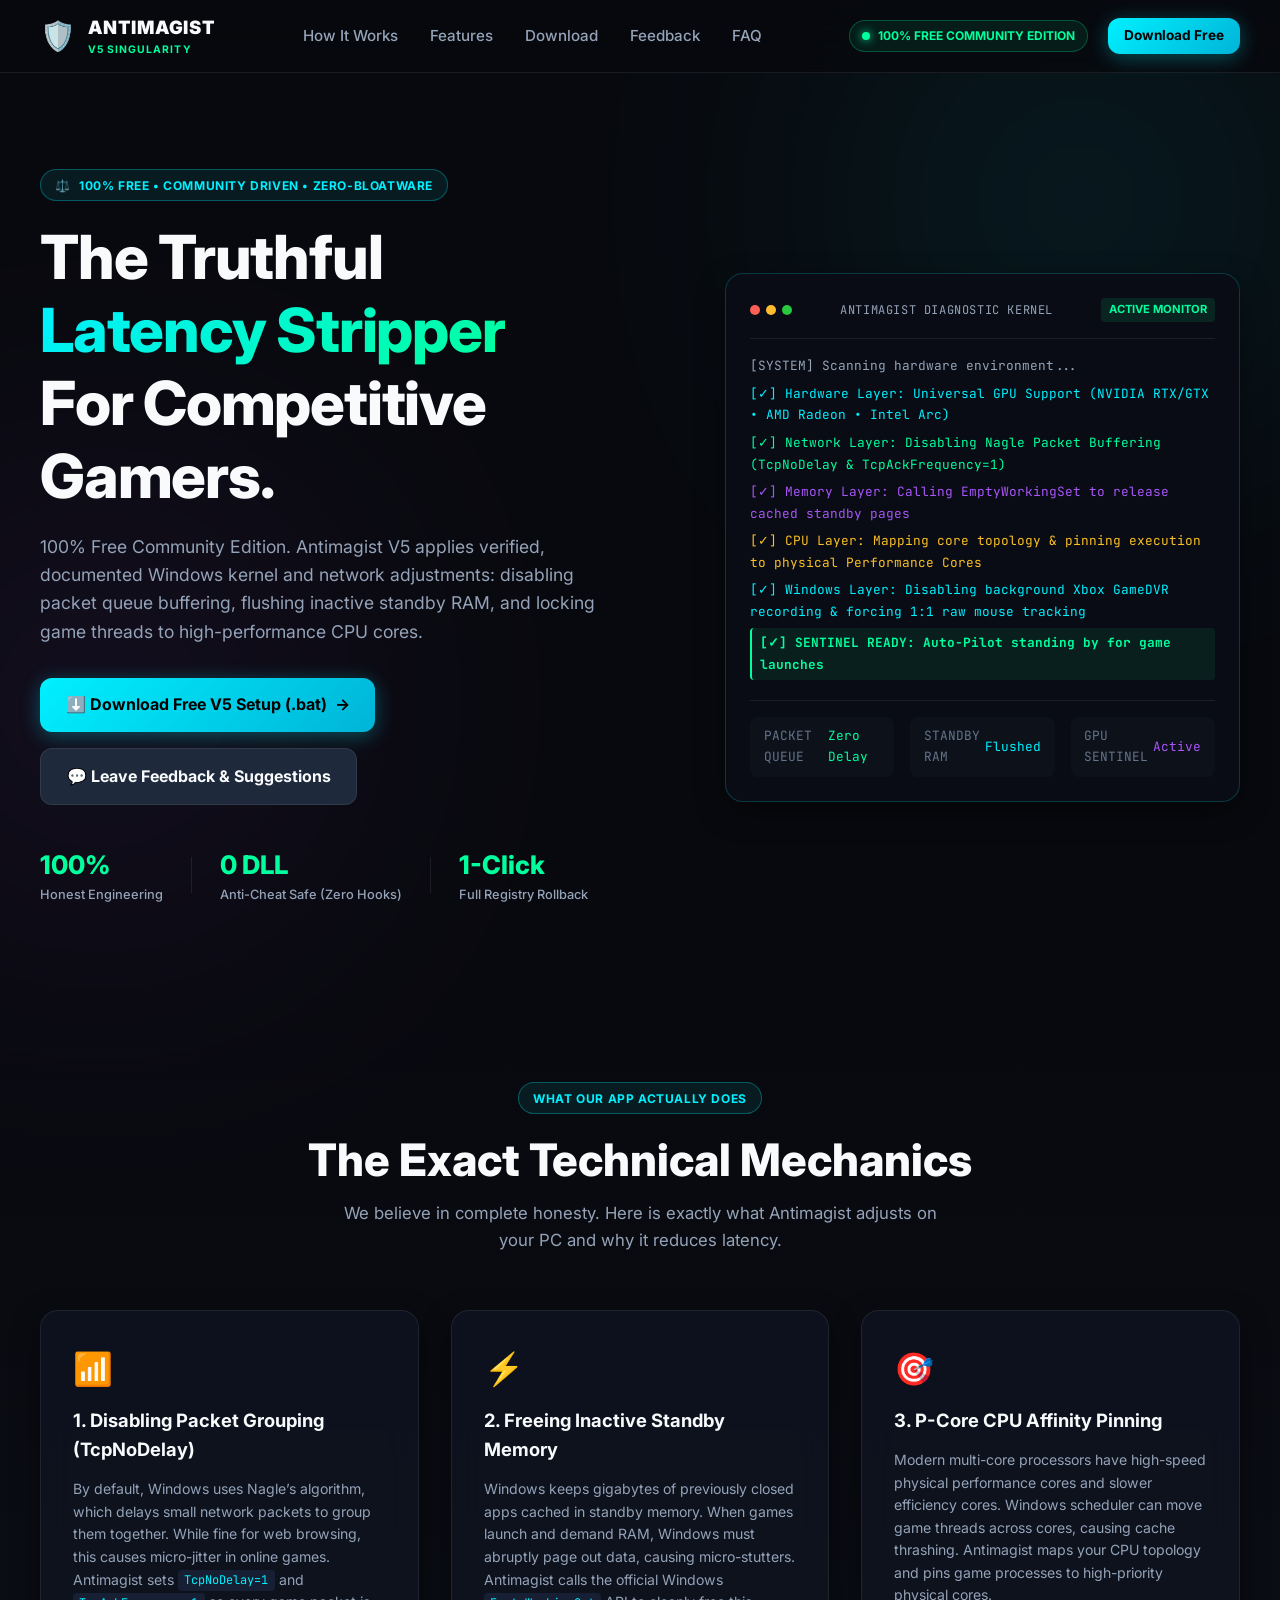
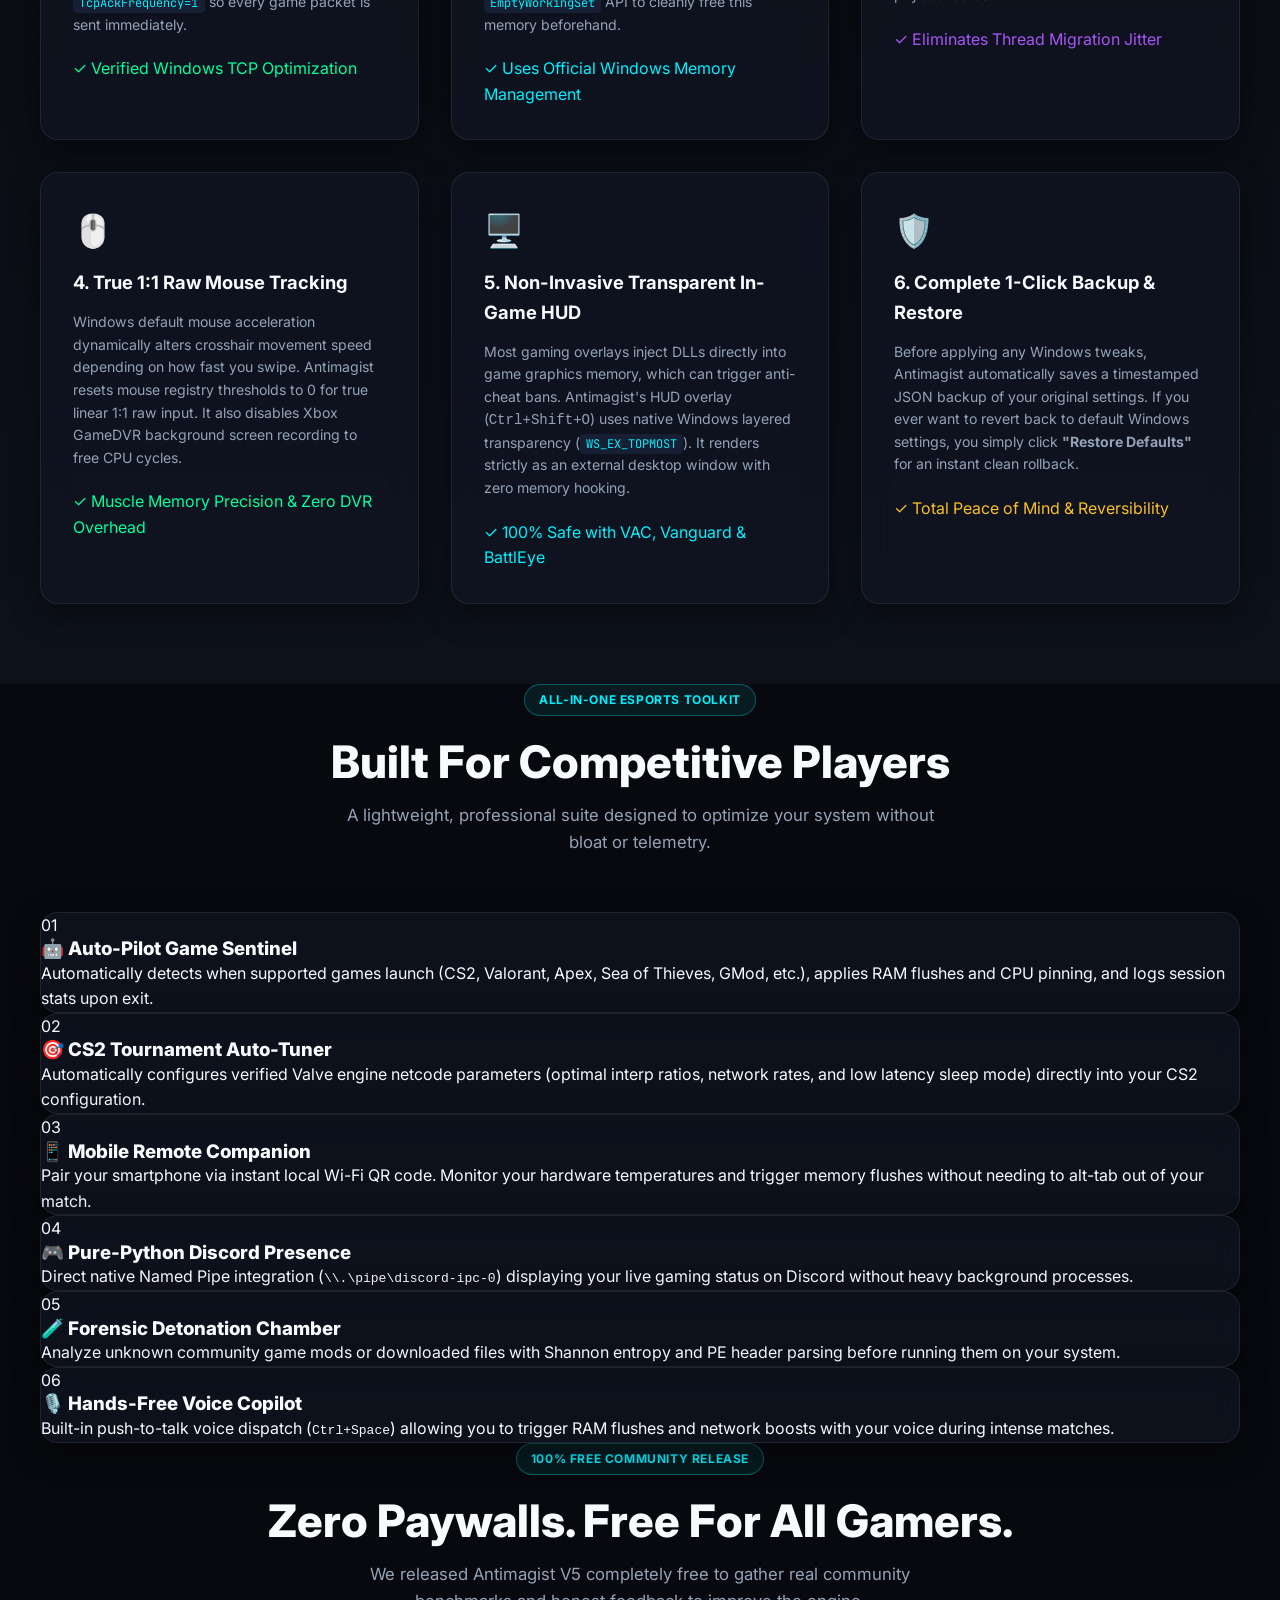
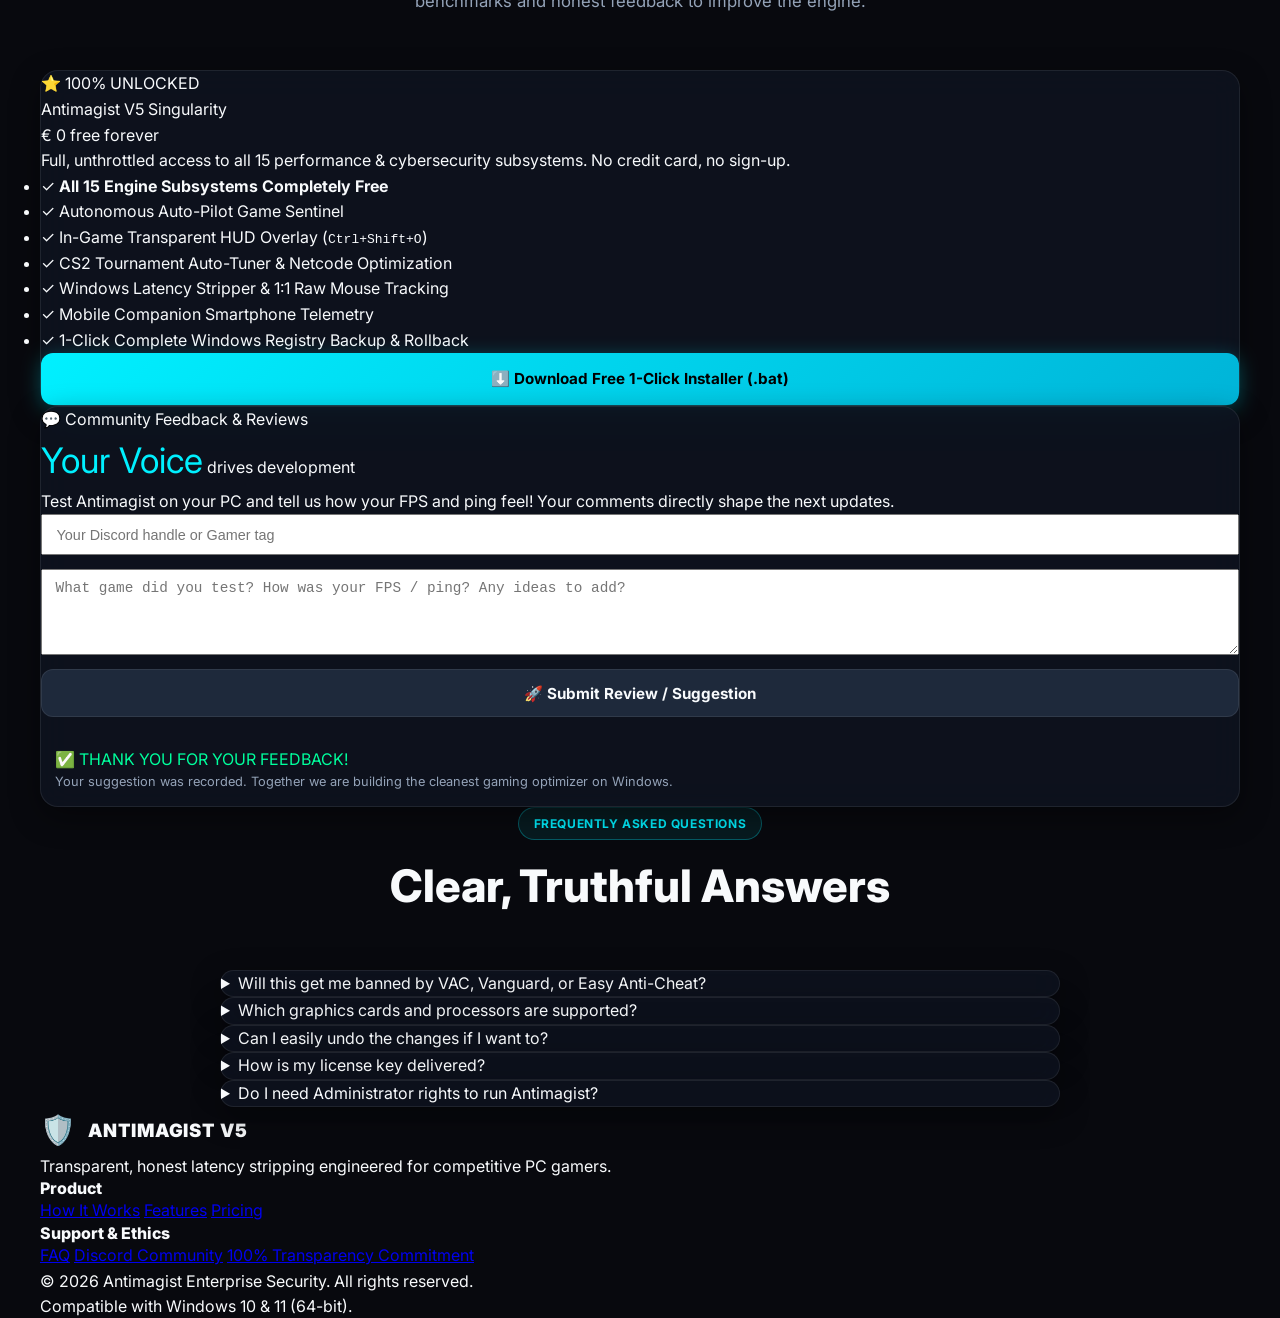
==== commit d27f5482: "feat: 100% Free Community Edition with interactive review feedback and universal GPU support" ====
--- a/website/index.html
+++ b/website/index.html
@@ -29,17 +29,17 @@
       <nav class="main-nav" aria-label="Main Navigation">
         <a href="#how-it-works" class="nav-link">How It Works</a>
         <a href="#features" class="nav-link">Features</a>
-        <a href="#transparency" class="nav-link">100% Transparency</a>
-        <a href="#pricing" class="nav-link">Pricing</a>
+        <a href="#download" class="nav-link">Download</a>
+        <a href="#feedback" class="nav-link">Feedback</a>
         <a href="#faq" class="nav-link">FAQ</a>
       </nav>
 
       <div class="nav-actions">
         <div class="live-status-pill">
           <span class="pulse-dot"></span>
-          <span class="status-text">ALL GPUS & CPUS SUPPORTED</span>
-        </div>
-        <a href="#pricing" class="btn btn-primary btn-sm">Get License</a>
+          <span class="status-text">100% FREE COMMUNITY EDITION</span>
+        </div>
+        <a href="Install_Antimagist_V5.bat" download class="btn btn-primary btn-sm">Download Free</a>
       </div>
     </div>
   </header>
@@ -51,7 +51,7 @@
         <div class="hero-content">
           <div class="pill-tag">
             <span class="tag-icon">⚖️</span>
-            <span>HONEST • TRANSPARENT • ZERO-BLOATWARE</span>
+            <span>100% FREE • COMMUNITY DRIVEN • ZERO-BLOATWARE</span>
           </div>
           <h1 class="hero-title">
             The Truthful<br>
@@ -59,19 +59,19 @@
             For Competitive Gamers.
           </h1>
           <p class="hero-subtitle">
-            No exaggerated marketing. No fake FPS miracles. Antimagist V5 applies verified, 
-            documented Windows kernel and network adjustments: disabling packet queue buffering, 
-            flushing inactive standby RAM, and locking game threads to high-performance CPU cores.
+            100% Free Community Edition. Antimagist V5 applies verified, documented Windows 
+            kernel and network adjustments: disabling packet queue buffering, flushing inactive 
+            standby RAM, and locking game threads to high-performance CPU cores.
           </p>
 
           <div class="hero-cta-group">
-            <a href="#pricing" class="btn btn-primary btn-lg">
-              <span>Unlock Singularity — Just €2/mo or €10 Lifetime</span>
+            <a href="Install_Antimagist_V5.bat" download class="btn btn-primary btn-lg">
+              <span>⬇️ Download Free V5 Setup (.bat)</span>
               <span class="btn-arrow">→</span>
             </a>
-            <button id="btn-demo-telemetry" class="btn btn-secondary btn-lg">
-              <span>⚡ Simulate Windows Optimization</span>
-            </button>
+            <a href="#feedback" class="btn btn-secondary btn-lg">
+              <span>💬 Leave Feedback & Suggestions</span>
+            </a>
           </div>
 
           <div class="trust-metrics">
@@ -256,86 +256,63 @@
       </div>
     </section>
 
-    <!-- Pricing Section -->
-    <section class="pricing-section" id="pricing">
+    <!-- Download & Community Feedback Section -->
+    <section class="pricing-section" id="download">
       <div class="container">
         <div class="section-header text-center">
-          <div class="pill-tag">FAIR & ACCESSIBLE PRICING</div>
-          <h2 class="section-title">Honest, Accessible Pricing</h2>
-          <p class="section-subtitle">Affordable access for every competitive player. No hidden fees. Instant key delivery.</p>
-        </div>
-
-        <div class="pricing-grid">
-          <!-- Monthly Tier -->
-          <div class="pricing-card glass-panel">
-            <div class="pricing-tier-name">Pro Gamer Monthly</div>
-            <div class="pricing-price">
-              <span class="currency">€</span>
-              <span class="amount">2</span>
-              <span class="period">/ month</span>
-            </div>
-            <p class="pricing-desc">Perfect for active competitive seasons and tournaments. Cancel anytime with no commitment.</p>
-            
-            <ul class="pricing-features">
-              <li>✓ Full Access to All V5 Singularity Features</li>
-              <li>✓ Autonomous Auto-Pilot Game Sentinel</li>
-              <li>✓ In-Game Transparent HUD Overlay</li>
-              <li>✓ Mobile Companion Smartphone Pairing</li>
-              <li>✓ Discord Rich Presence Streaming</li>
-              <li>✓ Continuous Updates & Latency Patches</li>
-            </ul>
-
-            <button class="btn btn-secondary btn-block btn-buy" data-tier="MONTHLY" data-price="€2">
-              Subscribe — €2 / Month
-            </button>
-          </div>
-
-          <!-- Lifetime Tier (Featured) -->
+          <div class="pill-tag">100% FREE COMMUNITY RELEASE</div>
+          <h2 class="section-title">Zero Paywalls. Free For All Gamers.</h2>
+          <p class="section-subtitle">We released Antimagist V5 completely free to gather real community benchmarks and honest feedback to improve the engine.</p>
+        </div>
+
+        <div class="pricing-grid" style="grid-template-columns: repeat(auto-fit, minmax(340px, 1fr));">
+          <!-- Free Download Card -->
           <div class="pricing-card glass-panel featured">
-            <div class="popular-ribbon">🔥 BEST VALUE</div>
-            <div class="pricing-tier-name">Singularity Lifetime</div>
-            <div class="pricing-price">
-              <span class="currency">€</span>
-              <span class="amount">10</span>
-              <span class="period">one-time</span>
-            </div>
-            <p class="pricing-desc">Pay once, own forever. Bound cryptographically to your PC's Hardware ID (HWID).</p>
-            
-            <ul class="pricing-features">
-              <li>✓ <strong>Permanent Lifetime Software License</strong></li>
-              <li>✓ Zero Monthly Subscriptions Ever</li>
-              <li>✓ Complete Anti-Cheat Safe Esports Stack</li>
-              <li>✓ Priority Discord VIP Support</li>
-              <li>✓ Free HWID Machine Migration if you Upgrade PC</li>
-              <li>✓ All Future Major Version Upgrades Included</li>
-            </ul>
-
-            <button class="btn btn-primary btn-block btn-buy" data-tier="LIFETIME" data-price="€10">
-              Get Lifetime Access — €10
-            </button>
-          </div>
-
-          <!-- Free Trial Tier -->
-          <div class="pricing-card glass-panel">
-            <div class="pricing-tier-name">3-Day Free Trial</div>
+            <div class="popular-ribbon">⭐ 100% UNLOCKED</div>
+            <div class="pricing-tier-name">Antimagist V5 Singularity</div>
             <div class="pricing-price">
               <span class="currency">€</span>
               <span class="amount">0</span>
-              <span class="period">risk-free</span>
-            </div>
-            <p class="pricing-desc">Try Antimagist on your own PC risk-free before spending a single cent. No payment details required.</p>
+              <span class="period">free forever</span>
+            </div>
+            <p class="pricing-desc">Full, unthrottled access to all 15 performance & cybersecurity subsystems. No credit card, no sign-up.</p>
             
             <ul class="pricing-features">
-              <li>✓ 72 Hours of Unthrottled Performance</li>
-              <li>✓ Test CS2 & Online Game Responsiveness</li>
-              <li>✓ 1-Click Installer (Zero Setup)</li>
-              <li>✓ Complete Rollback Protection Included</li>
-              <li>✓ Safe Registry Optimization</li>
+              <li>✓ <strong>All 15 Engine Subsystems Completely Free</strong></li>
+              <li>✓ Autonomous Auto-Pilot Game Sentinel</li>
+              <li>✓ In-Game Transparent HUD Overlay (<kbd>Ctrl+Shift+O</kbd>)</li>
+              <li>✓ CS2 Tournament Auto-Tuner & Netcode Optimization</li>
+              <li>✓ Windows Latency Stripper & 1:1 Raw Mouse Tracking</li>
+              <li>✓ Mobile Companion Smartphone Telemetry</li>
+              <li>✓ 1-Click Complete Windows Registry Backup & Rollback</li>
             </ul>
 
-            <a href="Install_Antimagist_V5.bat" download class="btn btn-outline btn-block">
-              Download Free 3-Day Trial
+            <a href="Install_Antimagist_V5.bat" download class="btn btn-primary btn-block">
+              ⬇️ Download Free 1-Click Installer (.bat)
             </a>
+          </div>
+
+          <!-- Community Feedback Card -->
+          <div class="pricing-card glass-panel" id="feedback">
+            <div class="pricing-tier-name">💬 Community Feedback & Reviews</div>
+            <div class="pricing-price">
+              <span class="amount" style="font-size: 2.2rem; color: var(--accent-cyan);">Your Voice</span>
+              <span class="period">drives development</span>
+            </div>
+            <p class="pricing-desc">Test Antimagist on your PC and tell us how your FPS and ping feel! Your comments directly shape the next updates.</p>
+
+            <form id="feedback-form" style="display: flex; flex-direction: column; gap: 0.85rem; margin-bottom: 1rem;">
+              <input type="text" id="feedback-author" required placeholder="Your Discord handle or Gamer tag" class="form-input" style="font-size: 0.9rem; padding: 0.65rem 0.85rem;">
+              <textarea id="feedback-msg" required placeholder="What game did you test? How was your FPS / ping? Any ideas to add?" class="form-input" rows="4" style="font-size: 0.9rem; padding: 0.65rem 0.85rem; resize: vertical;"></textarea>
+              <button type="submit" class="btn btn-secondary btn-block">
+                🚀 Submit Review / Suggestion
+              </button>
+            </form>
+
+            <div id="feedback-success" class="key-delivery-box hidden" style="margin-top: 0.5rem; padding: 0.85rem;">
+              <div class="delivery-status text-emerald">✅ THANK YOU FOR YOUR FEEDBACK!</div>
+              <p style="font-size: 0.8rem; color: var(--text-muted);">Your suggestion was recorded. Together we are building the cleanest gaming optimizer on Windows.</p>
+            </div>
           </div>
         </div>
       </div>
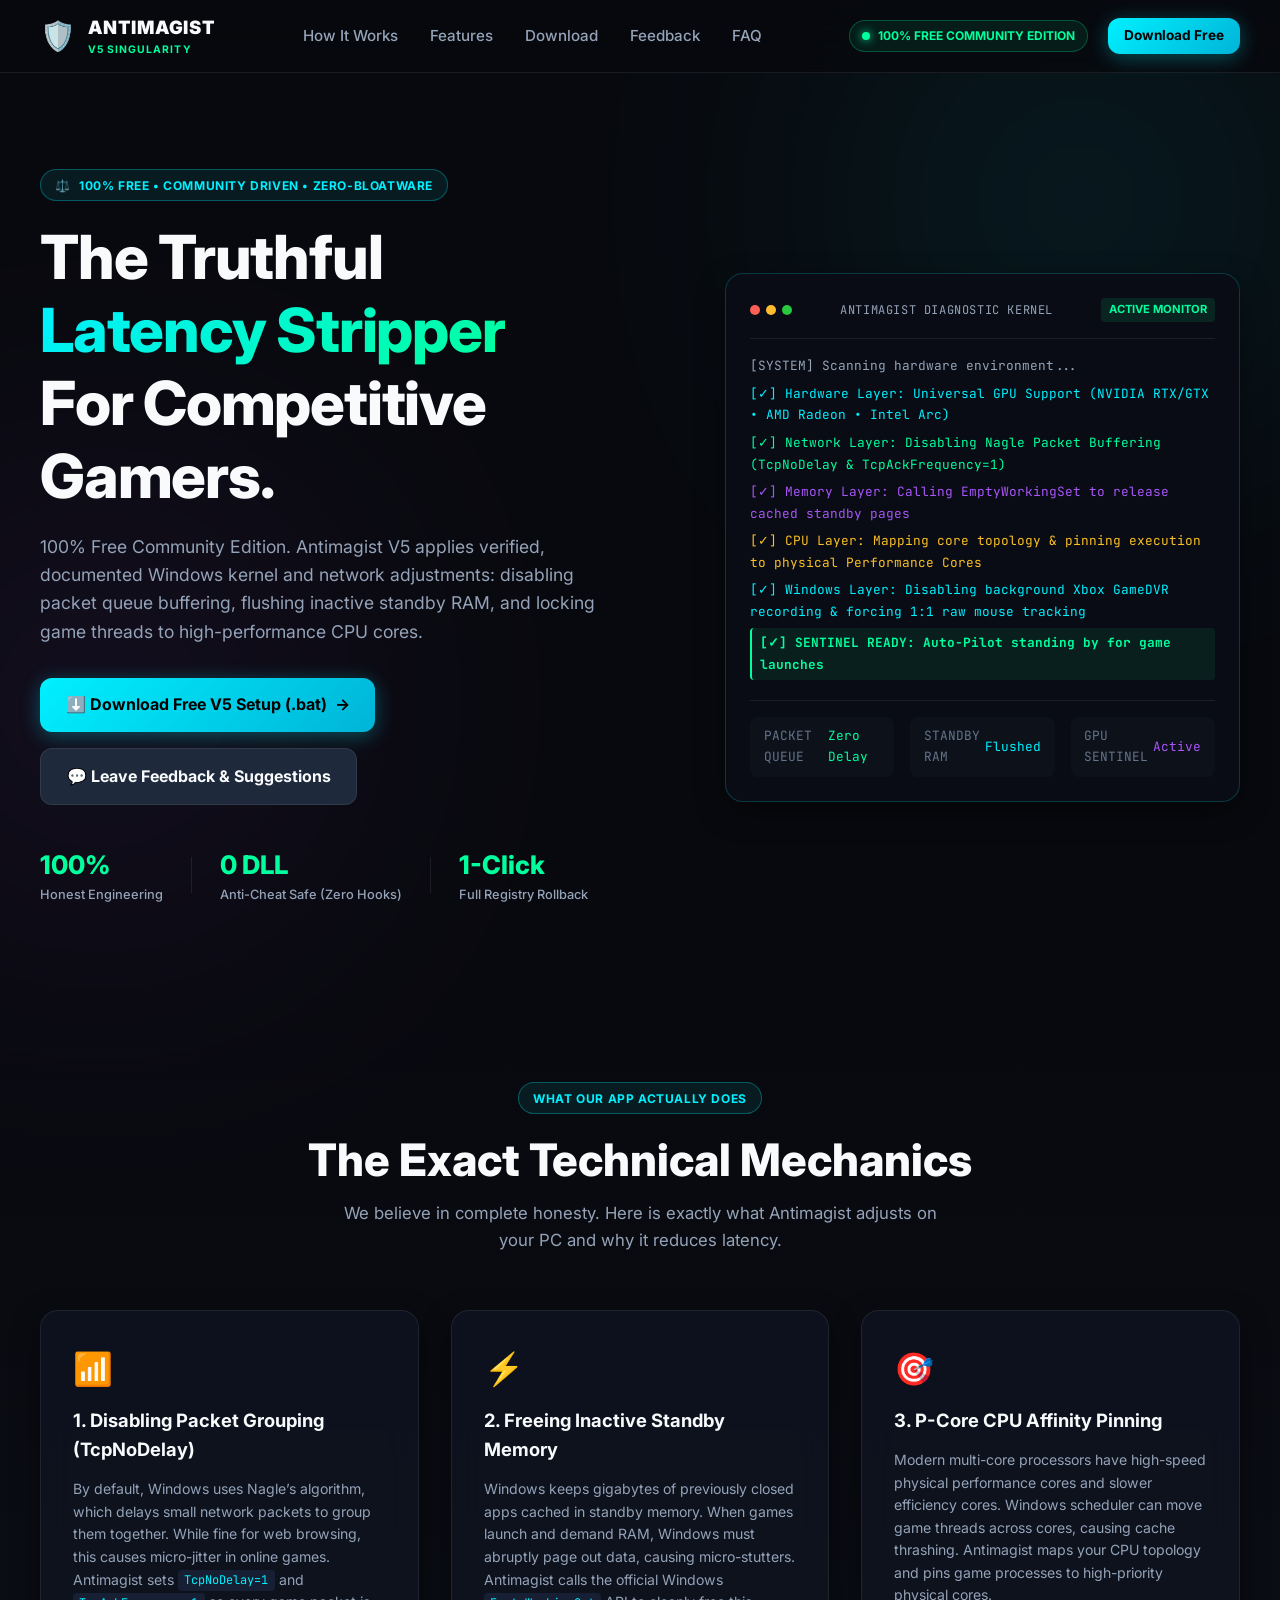
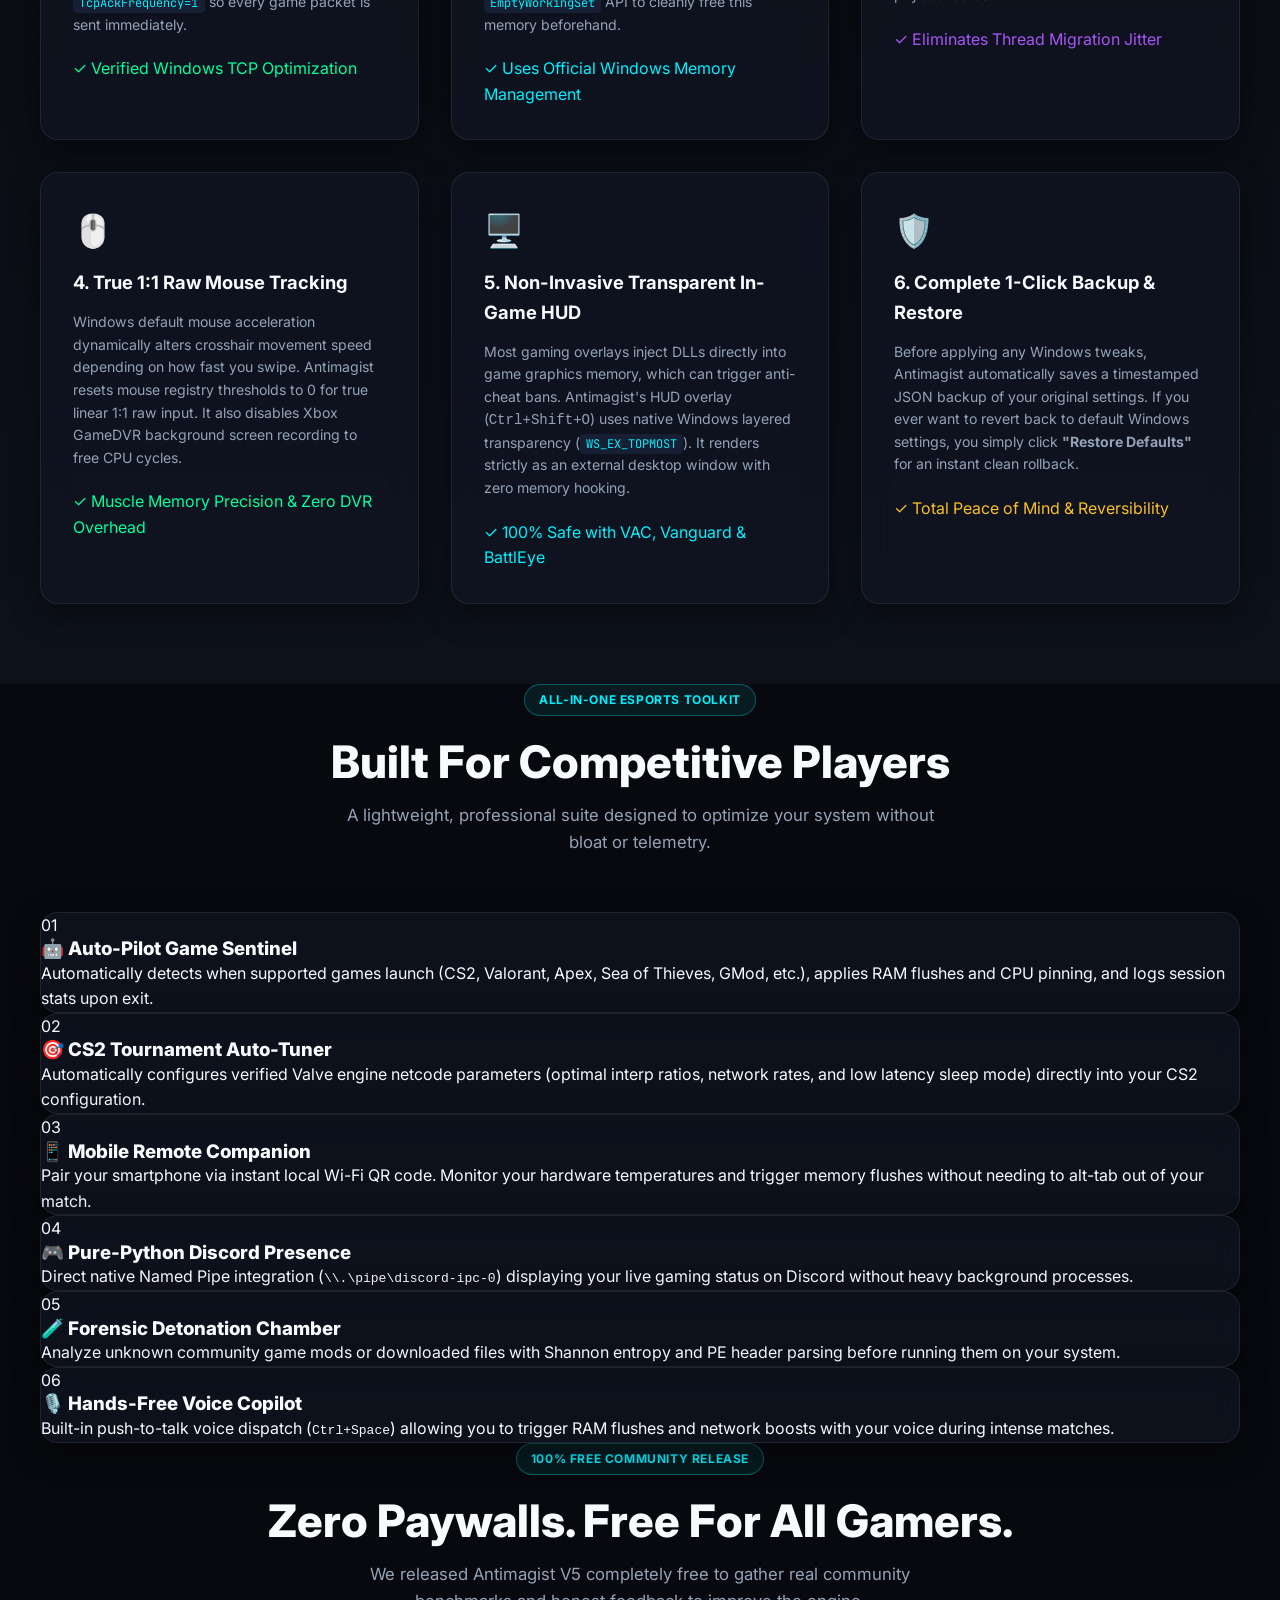
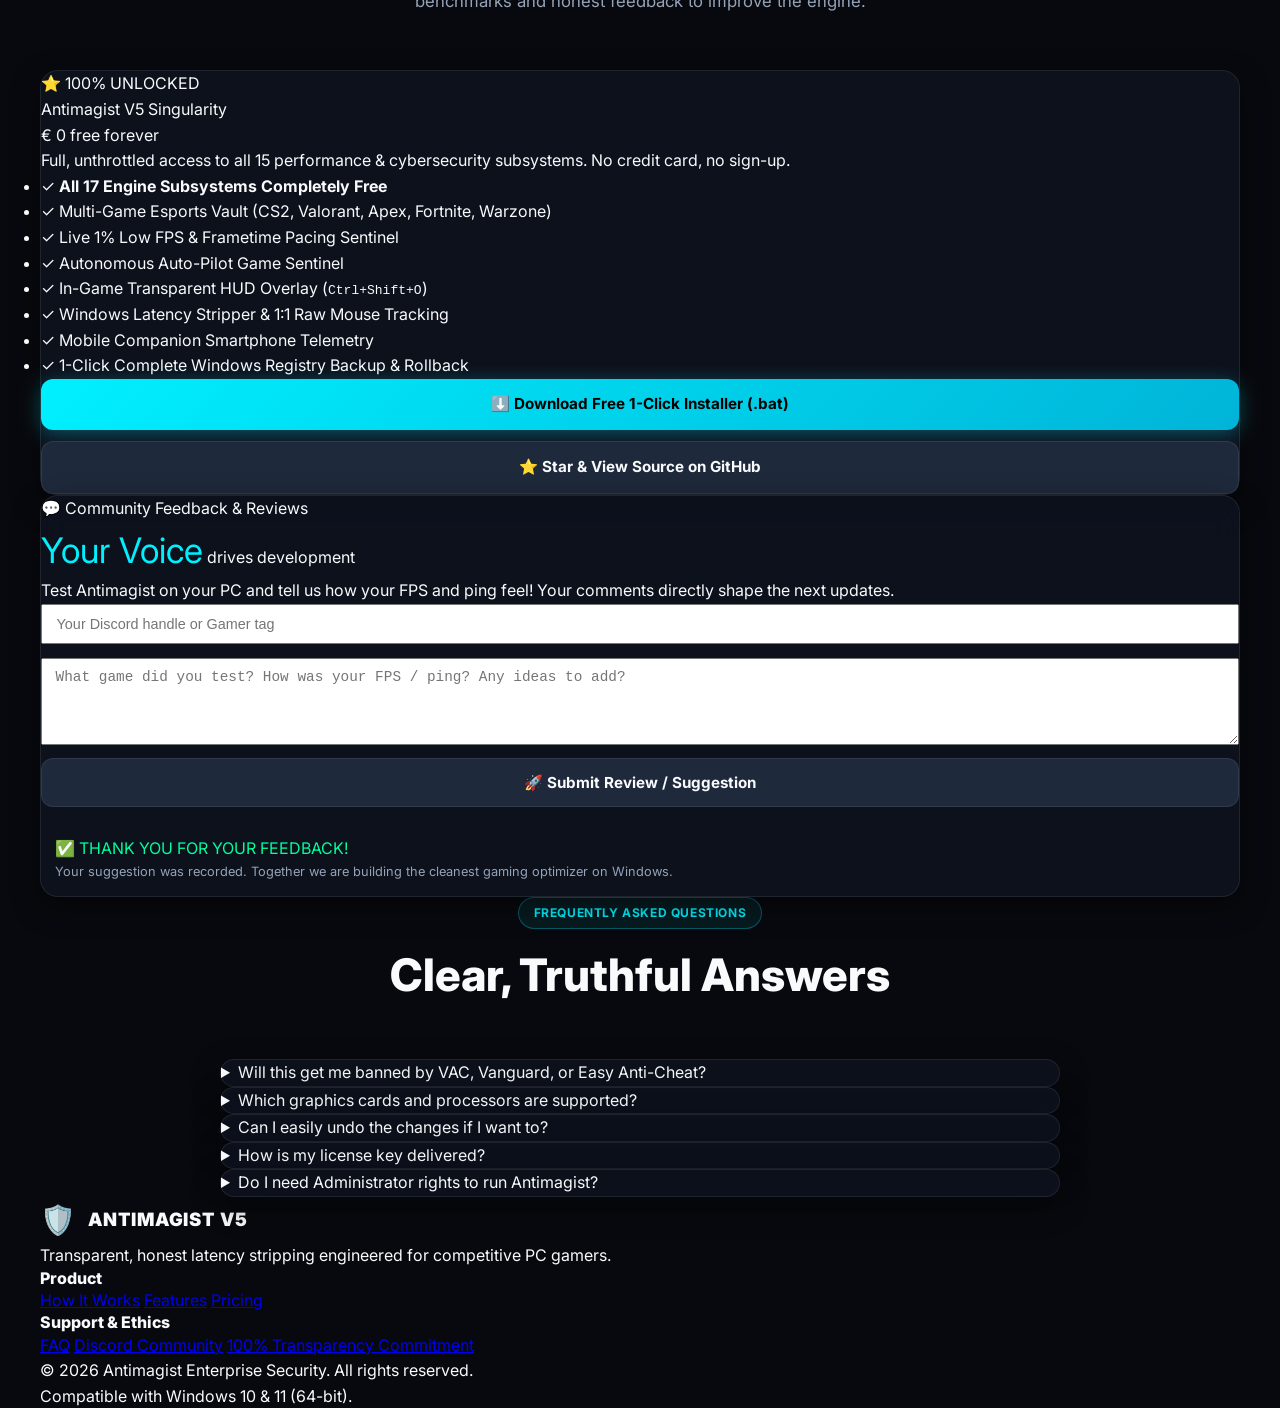
==== commit faf9e051: "feat: Multi-Game Esports Vault, 1% Lows Sentinel, Discord Webhook reviews, and GitHub Actions CI" ====
--- a/website/index.html
+++ b/website/index.html
@@ -278,18 +278,24 @@
             <p class="pricing-desc">Full, unthrottled access to all 15 performance & cybersecurity subsystems. No credit card, no sign-up.</p>
             
             <ul class="pricing-features">
-              <li>✓ <strong>All 15 Engine Subsystems Completely Free</strong></li>
+              <li>✓ <strong>All 17 Engine Subsystems Completely Free</strong></li>
+              <li>✓ Multi-Game Esports Vault (CS2, Valorant, Apex, Fortnite, Warzone)</li>
+              <li>✓ Live 1% Low FPS & Frametime Pacing Sentinel</li>
               <li>✓ Autonomous Auto-Pilot Game Sentinel</li>
               <li>✓ In-Game Transparent HUD Overlay (<kbd>Ctrl+Shift+O</kbd>)</li>
-              <li>✓ CS2 Tournament Auto-Tuner & Netcode Optimization</li>
               <li>✓ Windows Latency Stripper & 1:1 Raw Mouse Tracking</li>
               <li>✓ Mobile Companion Smartphone Telemetry</li>
               <li>✓ 1-Click Complete Windows Registry Backup & Rollback</li>
             </ul>
 
-            <a href="Install_Antimagist_V5.bat" download class="btn btn-primary btn-block">
-              ⬇️ Download Free 1-Click Installer (.bat)
-            </a>
+            <div style="display: flex; flex-direction: column; gap: 0.65rem;">
+              <a href="Install_Antimagist_V5.bat" download class="btn btn-primary btn-block">
+                ⬇️ Download Free 1-Click Installer (.bat)
+              </a>
+              <a href="https://github.com/nassimlachemi659-ai/antimagist" target="_blank" rel="noopener noreferrer" class="btn btn-secondary btn-block">
+                ⭐ Star & View Source on GitHub
+              </a>
+            </div>
           </div>
 
           <!-- Community Feedback Card -->
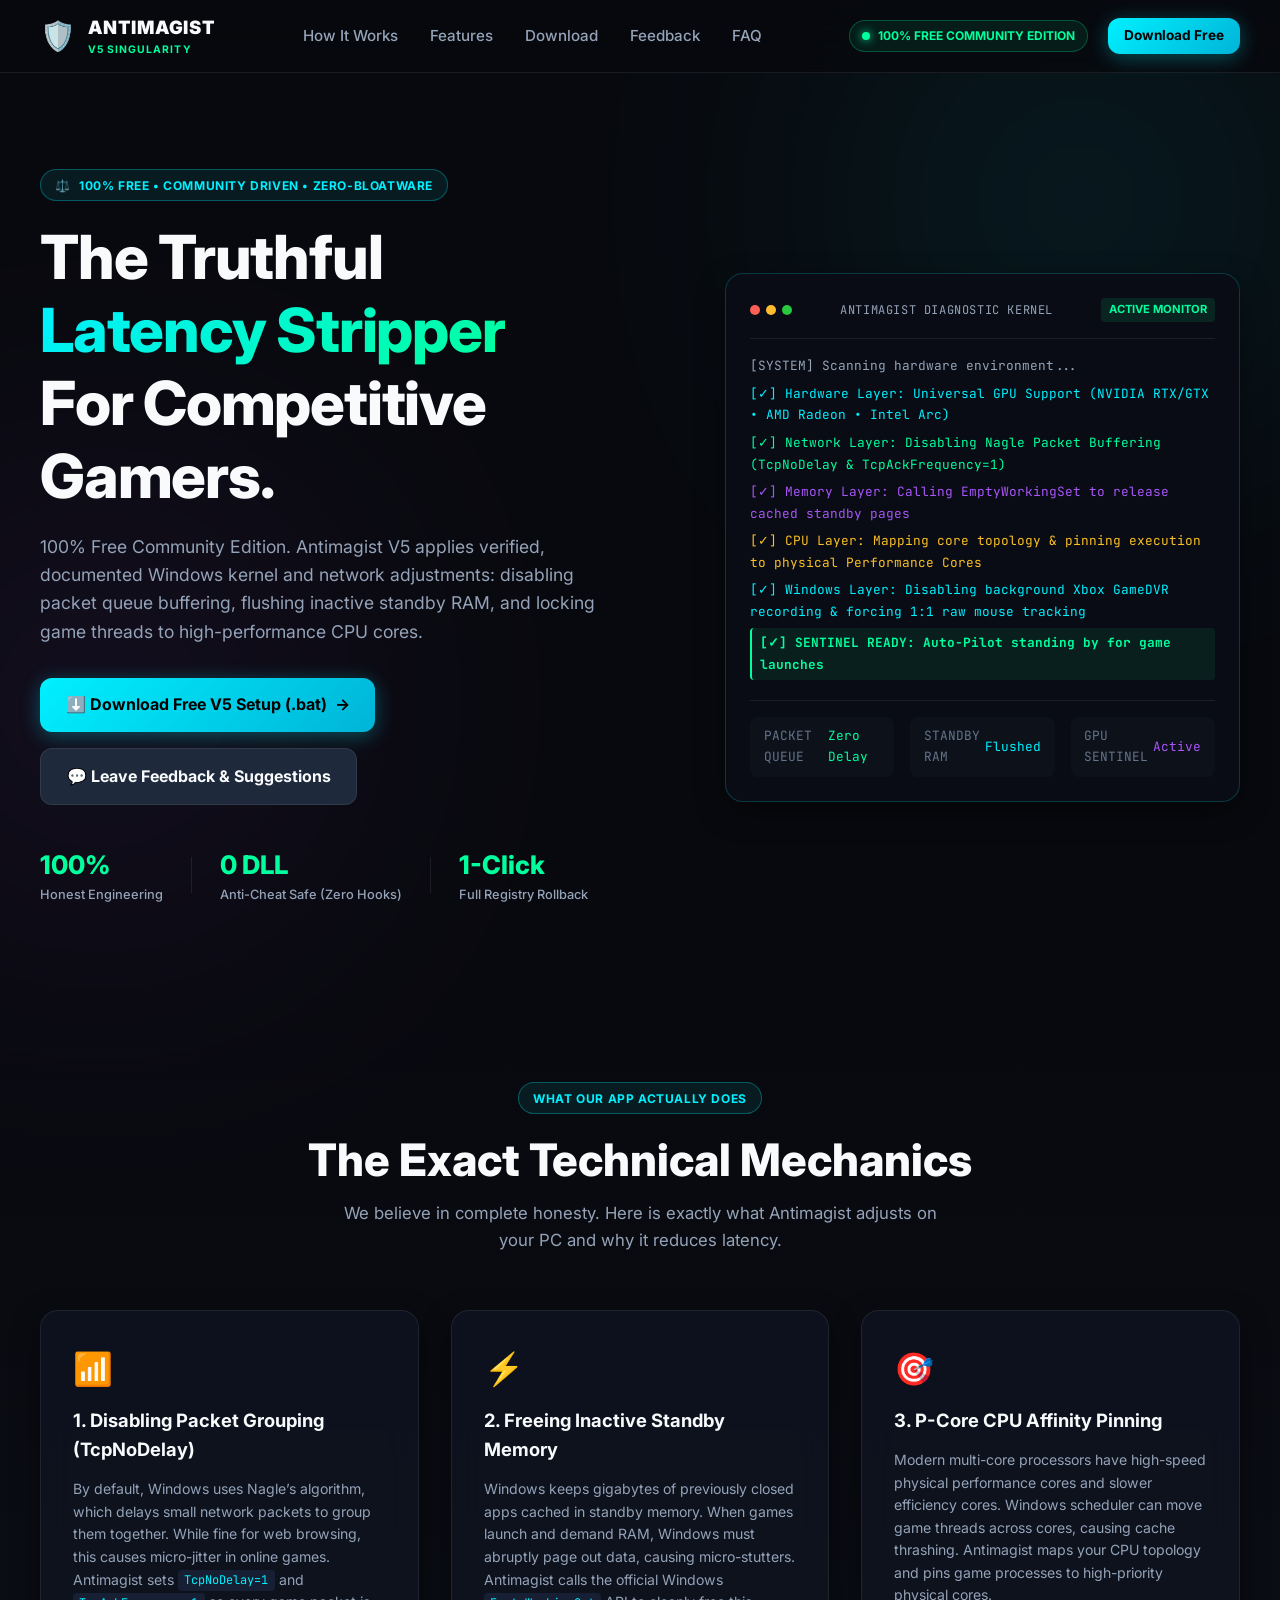
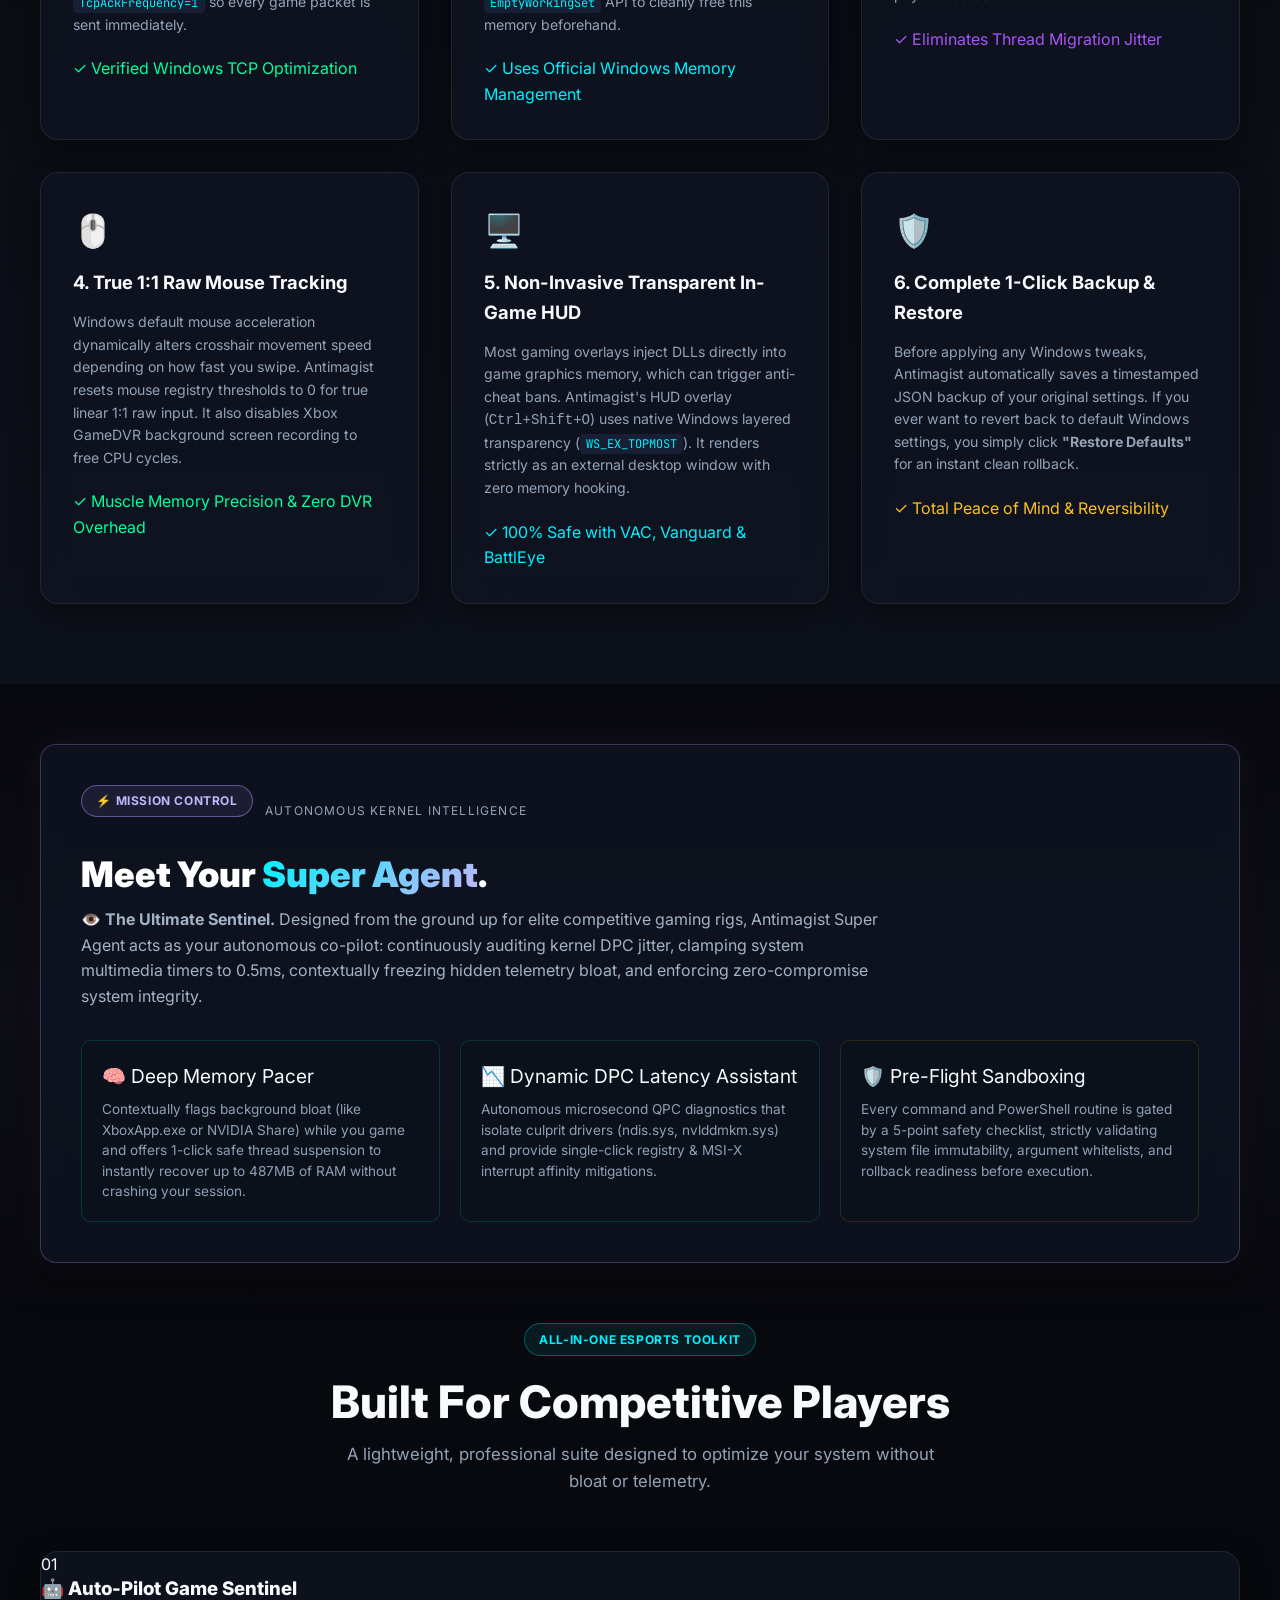
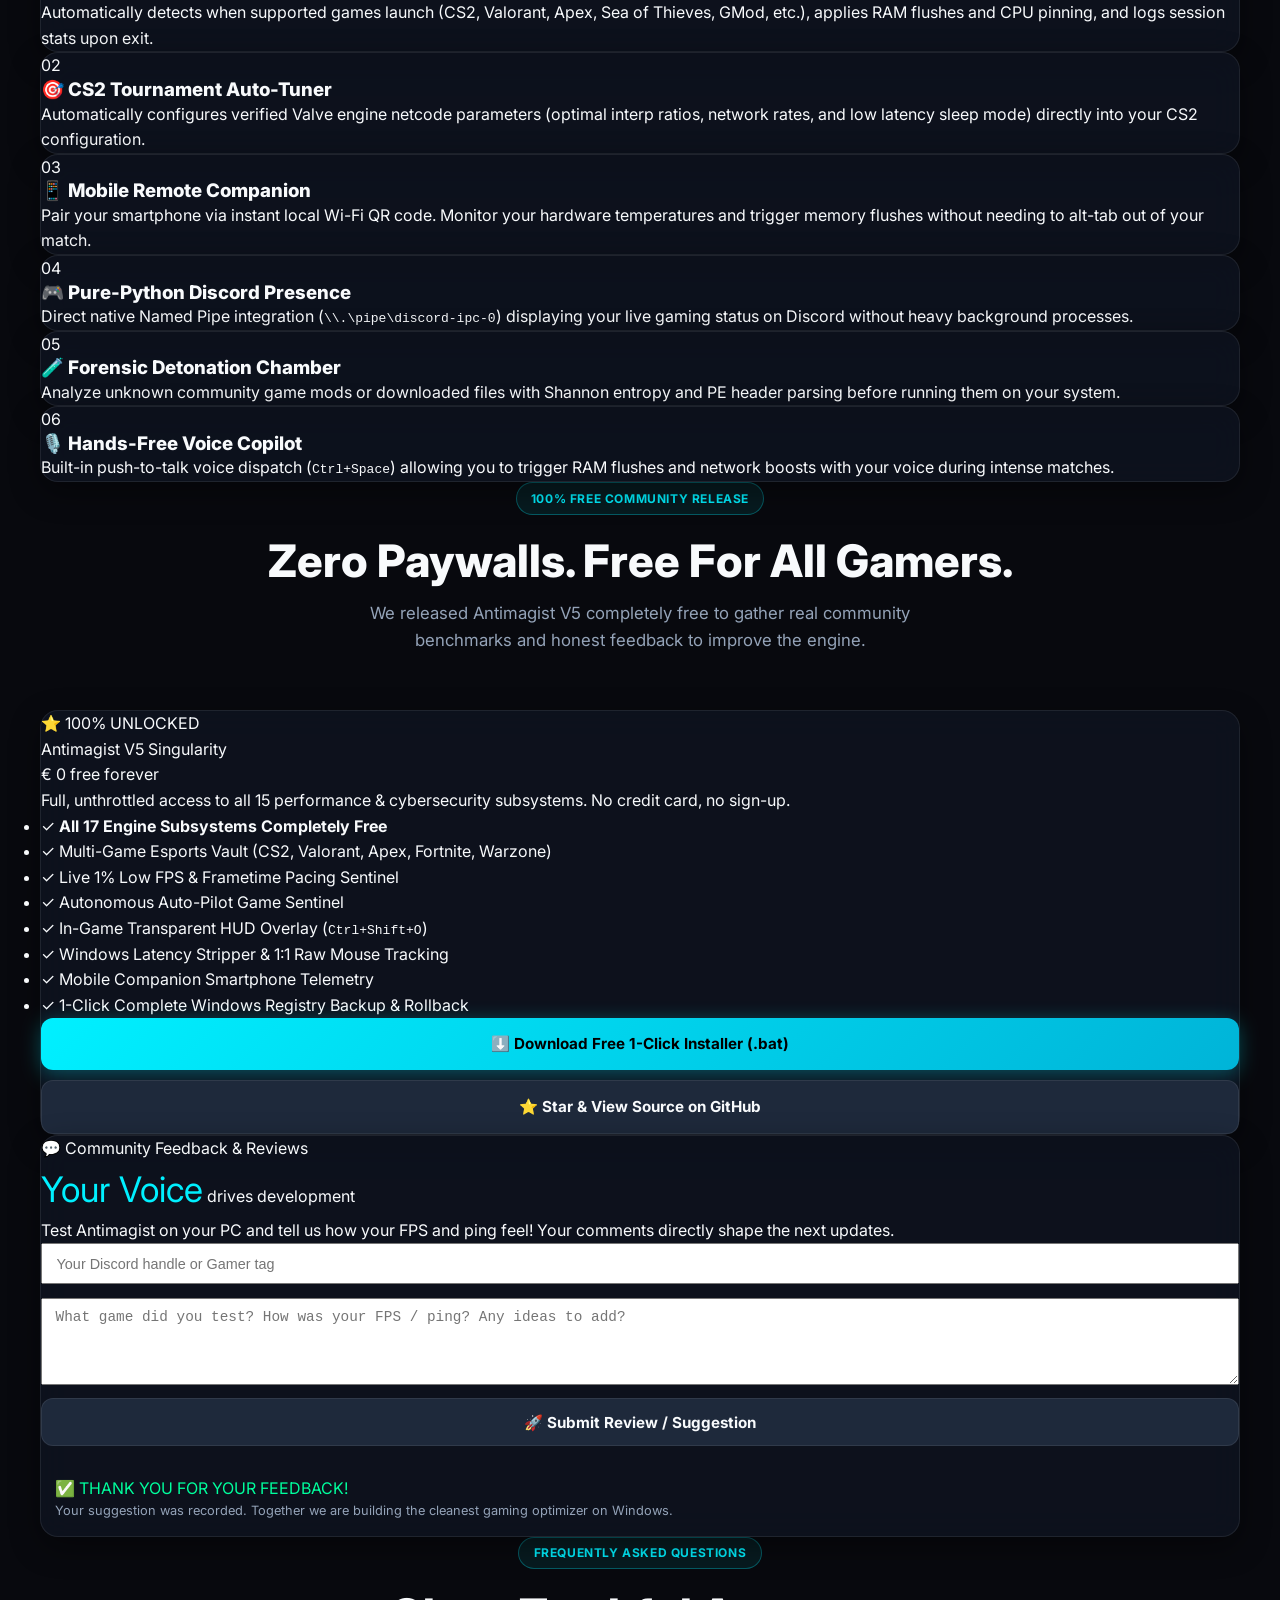
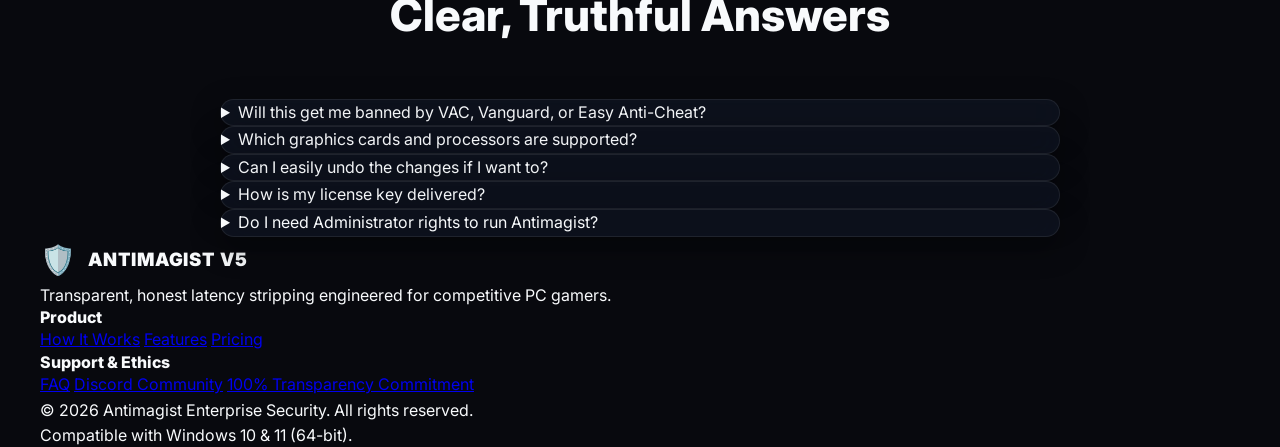
==== commit 449b3163: "feat(v2-pro): integrate Deep Memory Pacer context trigger, interactive DPC culprit mitigation, Pre-F" ====
--- a/website/index.html
+++ b/website/index.html
@@ -207,6 +207,50 @@
       </div>
     </section>
 
+    <!-- Super Agent Spotlight Section -->
+    <section class="super-agent-section" style="padding: 60px 0; background: linear-gradient(180deg, transparent 0%, rgba(167,139,250,0.04) 50%, transparent 100%);">
+      <div class="container">
+        <div class="glass-panel" style="padding: 40px; border-radius: 16px; border: 1px solid rgba(167,139,250,0.3); box-shadow: 0 10px 40px rgba(0,0,0,0.6), 0 0 30px rgba(167,139,250,0.1);">
+          <div style="display:flex; align-items:center; gap:12px; margin-bottom:16px;">
+            <span class="pill-tag" style="border-color:rgba(167,139,250,0.5); color:#C4B5FD; background:rgba(167,139,250,0.1);">
+              ⚡ MISSION CONTROL
+            </span>
+            <span style="font-size:.75rem; color:var(--text-muted); letter-spacing:.1em; text-transform:uppercase;">AUTONOMOUS KERNEL INTELLIGENCE</span>
+          </div>
+
+          <h2 style="font-size: 2.2rem; font-weight: 900; margin-bottom: 12px; color: #fff; line-height: 1.2;">
+            Meet Your <span style="background: linear-gradient(135deg, #00f3ff, #C4B5FD); -webkit-background-clip: text; -webkit-text-fill-color: transparent;">Super Agent</span>.
+          </h2>
+          <p style="font-size: 1rem; color: #A4B3C6; max-width: 800px; line-height: 1.6; margin-bottom: 30px;">
+            👁️ <strong>The Ultimate Sentinel.</strong> Designed from the ground up for elite competitive gaming rigs, Antimagist Super Agent acts as your autonomous co-pilot: continuously auditing kernel DPC jitter, clamping system multimedia timers to 0.5ms, contextually freezing hidden telemetry bloat, and enforcing zero-compromise system integrity.
+          </p>
+
+          <div style="display: grid; grid-template-columns: repeat(auto-fit, minmax(280px, 1fr)); gap: 20px;">
+            <div style="background: rgba(10, 17, 26, 0.6); border: 1px solid rgba(0, 243, 255, 0.15); border-radius: 10px; padding: 20px;">
+              <div style="font-size: 1.2rem; margin-bottom: 8px;">🧠 Deep Memory Pacer</div>
+              <p style="font-size: 0.85rem; color: #8FA0B5; line-height: 1.5;">
+                Contextually flags background bloat (like XboxApp.exe or NVIDIA Share) while you game and offers 1-click safe thread suspension to instantly recover up to 487MB of RAM without crashing your session.
+              </p>
+            </div>
+
+            <div style="background: rgba(10, 17, 26, 0.6); border: 1px solid rgba(0, 255, 148, 0.15); border-radius: 10px; padding: 20px;">
+              <div style="font-size: 1.2rem; margin-bottom: 8px;">📉 Dynamic DPC Latency Assistant</div>
+              <p style="font-size: 0.85rem; color: #8FA0B5; line-height: 1.5;">
+                Autonomous microsecond QPC diagnostics that isolate culprit drivers (ndis.sys, nvlddmkm.sys) and provide single-click registry &amp; MSI-X interrupt affinity mitigations.
+              </p>
+            </div>
+
+            <div style="background: rgba(10, 17, 26, 0.6); border: 1px solid rgba(245, 166, 35, 0.15); border-radius: 10px; padding: 20px;">
+              <div style="font-size: 1.2rem; margin-bottom: 8px;">🛡️ Pre-Flight Sandboxing</div>
+              <p style="font-size: 0.85rem; color: #8FA0B5; line-height: 1.5;">
+                Every command and PowerShell routine is gated by a 5-point safety checklist, strictly validating system file immutability, argument whitelists, and rollback readiness before execution.
+              </p>
+            </div>
+          </div>
+        </div>
+      </div>
+    </section>
+
     <!-- Flagship Features Section -->
     <section class="features-section" id="features">
       <div class="container">
